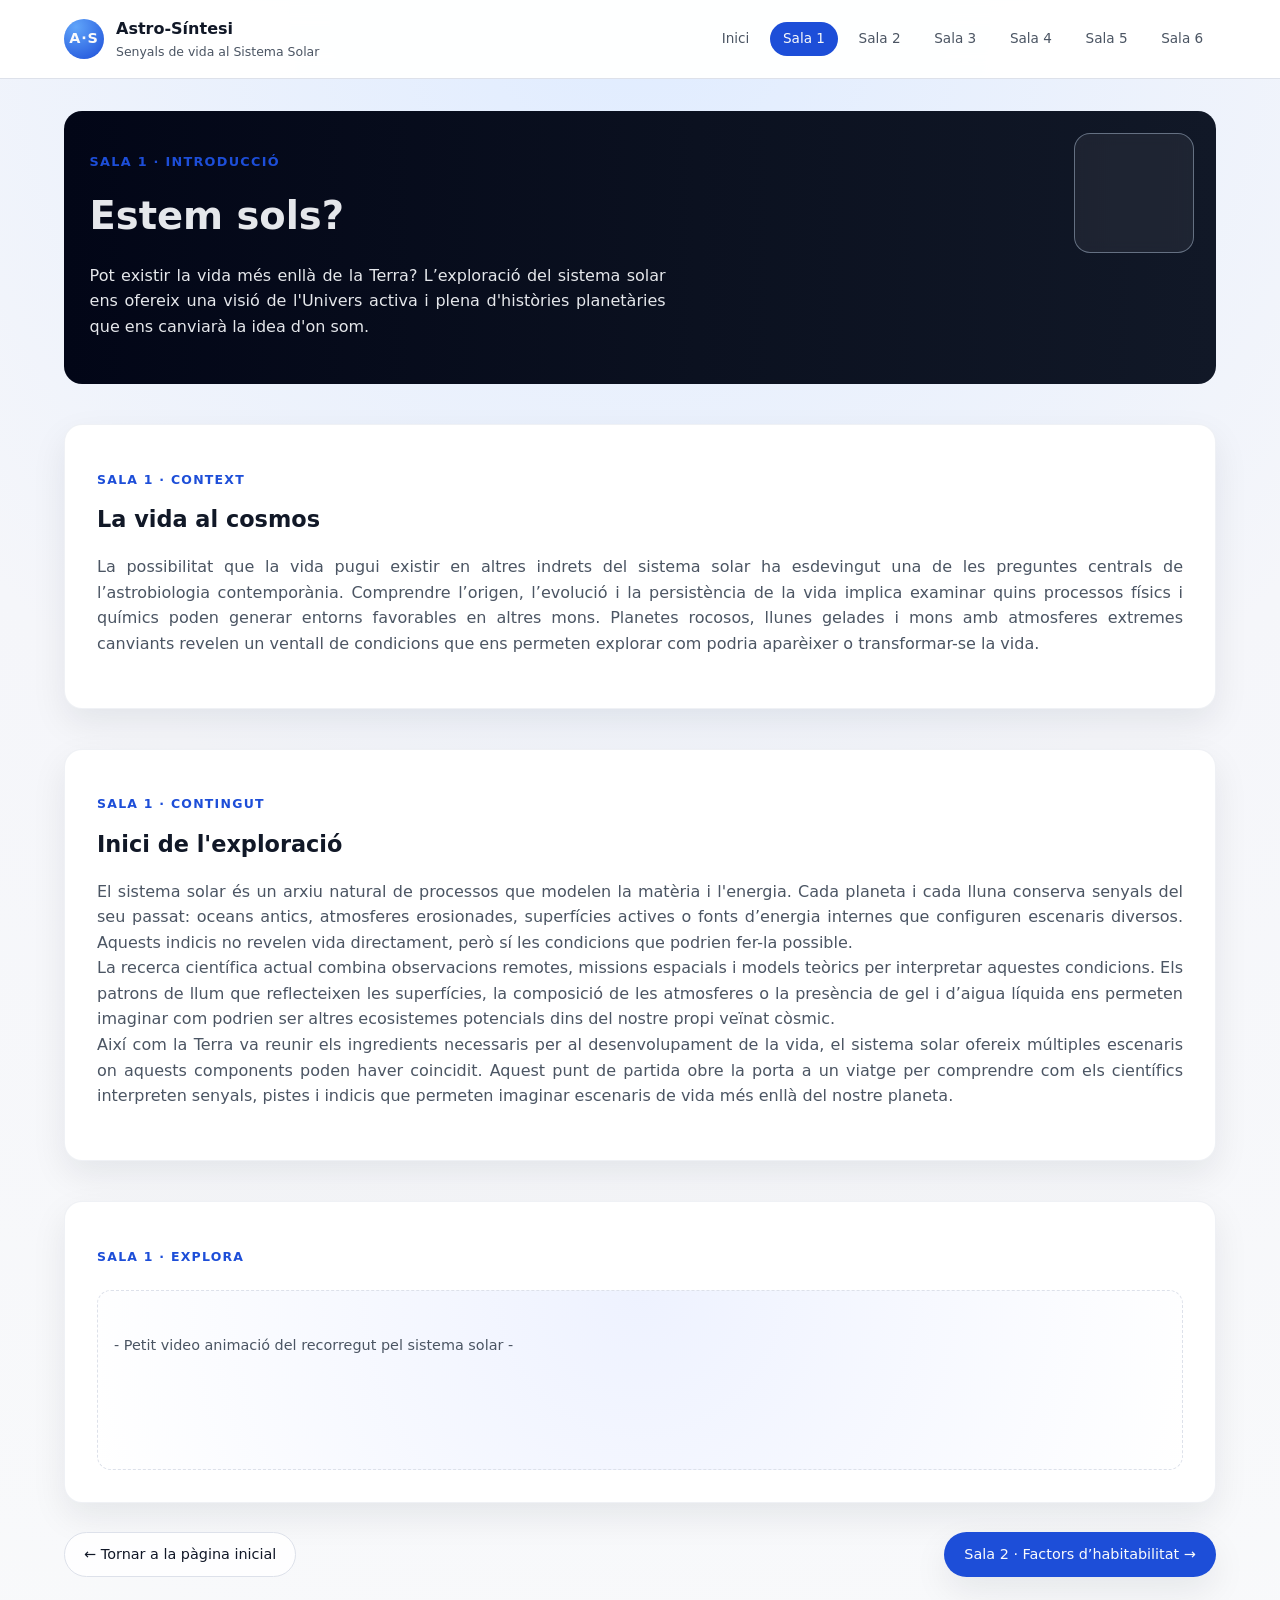
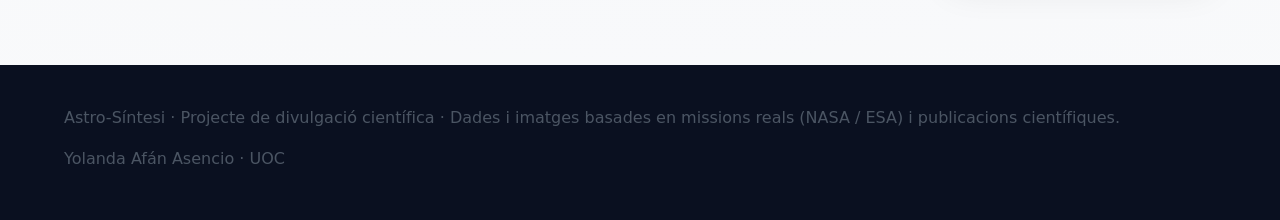
==== sala1_estem_sols.html @ 6f191c85 "Refactor estilos" ====
<!DOCTYPE html>
<html lang="ca">
<head>
    <meta charset="UTF-8" />
    <meta name="viewport" content="width=device-width, initial-scale=1" />
    <title>Astro-Síntesi | Sala 1 – Estem sols?</title>
    <meta
            name="description"
            content="Sala 2 de l'exposició Astro-Síntesi:
            introducció a la recerca de vida en el Sistema Solar."
    />
    <!-- ESTILS -->
    <link rel="stylesheet" href="css/styles.css" />
    <link rel="stylesheet" href="css/salas_base.css" />

    <!-- JS -->
    <script defer src="js/main.js"></script>
</head>

<body class="body-sala1">
    <!-- NAV -->
    <header class="site-header">
        <div class="logo-block">
            <span class="logo-mark">A⋅S</span>
            <div class="logo-text">
                <span class="logo-title">Astro-Síntesi</span>
                <span class="logo-subtitle">Senyals de vida al Sistema Solar</span>
            </div>
        </div>
        <nav class="main-nav">
            <a href="index.html" class="nav-link">Inici</a>
            <a href="sala1_estem_sols.html" class="nav-link nav-link--active">Sala 1</a>
            <a href="sala2_factors_habitabilitat.html" class="nav-link">Sala 2</a>
            <a href="sala3_galeria_mons.html" class="nav-link">Sala 3</a>
            <a href="sala4_laboratori_dades.html" class="nav-link">Sala 4</a>
            <a href="sala5_immersio.html" class="nav-link">Sala 5</a>
            <a href="sala6_reflexions.html" class="nav-link">Sala 6</a>
        </nav>
    </header>

    <!-- MAIN sala 1-->
    <main class="page">
        <!-- HEAD -->
        <section class="hero hero-sala">
            <!-- Slot per a una imatge genèrica de la sala -->
            <div class="hero-image-slot"></div>

            <div class="hero-text hero-text-sala">
                <p class="hero-kicker">Sala 1 · Introducció</p>
                <h1>Estem sols?</h1>
                <p class="hero-lead">
                    Pot existir la vida més enllà de la Terra? L’exploració
                    del sistema solar ens ofereix una visió de l'Univers activa i plena d'històries planetàries
                    que ens canviarà la idea d'on som.
                </p>
            </div>
        </section>

        <!-- CONTEXT -->
        <section class="section sala-layout">
            <header class="sala-header">
                <p class="sala-kicker">Sala 1 · Context</p>
                <h2>La vida al cosmos</h2>
                <p>
                    La possibilitat que la vida pugui existir en altres indrets del sistema solar ha esdevingut una de
                    les preguntes centrals de l’astrobiologia contemporània. Comprendre l’origen, l’evolució i la
                    persistència de la vida implica examinar quins processos físics i químics poden generar entorns
                    favorables en altres mons. Planetes rocosos, llunes gelades i mons amb atmosferes extremes canviants
                    revelen un ventall de condicions que ens permeten explorar com podria aparèixer o transformar-se la
                    vida.
                </p>
            </header>
        </section>

        <!-- CONTINGUT -->
        <section class="section sala-layout">
            <header class="sala-header">
                <p class="sala-kicker">Sala 1 · Contingut</p>
                <h2>Inici de l'exploració</h2>
                <p>
                    El sistema solar és un arxiu natural de processos que modelen la matèria i l'energia. Cada planeta
                    i cada lluna conserva senyals del seu passat: oceans antics, atmosferes erosionades, superfícies
                    actives o fonts d’energia internes que configuren escenaris diversos. Aquests indicis no revelen
                    vida directament, però sí les condicions que podrien fer-la possible.<br>

                    La recerca científica actual combina observacions remotes, missions espacials i models teòrics per
                    interpretar aquestes condicions. Els patrons de llum que reflecteixen les superfícies, la composició
                    de les atmosferes o la presència de gel i d’aigua líquida ens permeten imaginar com podrien ser
                    altres ecosistemes potencials dins del nostre propi veïnat còsmic.<br>

                    Així com la Terra va reunir els ingredients necessaris per al desenvolupament de la vida, el sistema
                    solar ofereix múltiples escenaris on aquests components poden haver coincidit.
                    Aquest punt de partida obre la porta a un viatge per comprendre com els científics interpreten
                    senyals, pistes i indicis que permeten imaginar escenaris de vida més enllà del nostre planeta.
                </p>
            </header>
        </section>

        <!-- CONTINGUT GENERATIU-->
        <section class="section sala-layout">
            <p class="sala-header sala-kicker">Sala 1 · Explora</p>
            <div class="sala-main">
                <div class="sala-highlight">
                    <p class="sala-placeholder">
                        <br>- Petit video animació del recorregut pel sistema solar -
                    </p>
                </div>
            </div>
        </section>

        <!-- NAVEGACIÓ INFERIOR -->
        <div class="sala-nav">
            <a href="index.html" class="btn btn-outline sala-nav-btn">
                ← Tornar a la pàgina inicial
            </a>
            <a href="sala2_factors_habitabilitat.html" class="btn btn-primary sala-nav-btn">
                Sala 2 · Factors d’habitabilitat →
            </a>
        </div>


    </main>

    <!-- FOOTER -->
    <footer class="site-footer">
        <p>
            Astro-Síntesi · Projecte de divulgació científica ·
            Dades i imatges basades en missions reals (NASA / ESA) i publicacions científiques.
        </p>
        <p>
            Yolanda Afán Asencio · UOC
        </p>

    </footer>
</body>
</html>
---- css/styles.css ----
/* ============================================================================
   VARIABLES CSS - Configuración centralizada del tema
   ============================================================================ */
:root {
    /* Colores de fondo */
    --bg-main: #f5f6fa;
    --bg-section: #ffffff;
    --bg-header: #ffffff;
    --bg-footer: #0a1020;

    /* Bordes */
    --border-soft: #dde1ea;

    /* Colores de texto */
    --text-main: #111827;
    --text-muted: #4b5563;
    --text-contrast: #f9fafb;

    /* Colores de acento */
    --accent: #1d4ed8;
    --accent-soft: rgba(37, 99, 235, 0.12);

    /* Radios de borde */
    --radius-sm: 10px;
    --radius-md: 14px;
    --radius-lg: 18px;
    --radius-pill: 999px;

    /* Sombras */
    --shadow-soft: 0 14px 35px rgba(15, 23, 42, 0.08);

    /* Tipografía */
    --font-sans: system-ui, -apple-system, BlinkMacSystemFont, "Segoe UI", sans-serif;
    --font-size-xs: 0.75rem;
    --font-size-sm: 0.85rem;
    --font-size-base: 0.9rem;
    --font-size-md: 1rem;
    --font-size-lg: 1.3rem;

    /* Espaciado */
    --spacing-xs: 0.5rem;
    --spacing-sm: 0.75rem;
    --spacing-md: 1rem;
    --spacing-lg: 1.5rem;
    --spacing-xl: 2rem;
    --spacing-2xl: 2.5rem;
}


/* ============================================================================
   RESET Y BASE
   ============================================================================ */
*,
*::before,
*::after {
    box-sizing: border-box;
}

html,
body {
    margin: 0;
    padding: 0;
}

body {
    font-family: var(--font-sans);
    background: radial-gradient(circle at top, #e5edff 0, var(--bg-main) 40%, var(--bg-main) 100%);
    color: var(--text-main);
    line-height: 1.6;
}

img {
    max-width: 100%;
    height: auto;
    display: block;
}

p {
    font-size: var(--font-size-md);
    color: var(--text-muted);
    text-align: justify;
}


/* ============================================================================
   HEADER Y NAVEGACIÓN
   ============================================================================ */
.site-header {
    position: sticky;
    top: 0;
    z-index: 20;
    display: flex;
    align-items: center;
    justify-content: space-between;
    padding: var(--spacing-md) 5vw;
    background: rgba(255, 255, 255, 0.96);
    backdrop-filter: blur(12px);
    border-bottom: 1px solid var(--border-soft);
}

/* Logo */
.logo-block {
    display: flex;
    align-items: center;
    gap: var(--spacing-sm);
}

.logo-mark {
    display: inline-flex;
    align-items: center;
    justify-content: center;
    width: 2.5rem;
    height: 2.5rem;
    border-radius: var(--radius-pill);
    background: radial-gradient(circle at 30% 20%, #60a5fa, var(--accent));
    color: var(--text-contrast);
    font-weight: 700;
    font-size: var(--font-size-base);
    letter-spacing: 0.06em;
}

.logo-text {
    display: flex;
    flex-direction: column;
}

.logo-title {
    font-weight: 600;
    font-size: var(--font-size-md);
}

.logo-subtitle {
    font-size: 0.78rem;
    color: var(--text-muted);
}

/* Navegación */
.main-nav {
    display: flex;
    flex-wrap: wrap;
    gap: var(--spacing-xs);
}

.nav-link {
    font-size: var(--font-size-sm);
    text-decoration: none;
    color: var(--text-muted);
    padding: 0.4rem 0.8rem;
    border-radius: var(--radius-pill);
    transition: background 0.2s ease, color 0.2s ease;
}

.nav-link:hover {
    background: var(--accent-soft);
    color: var(--accent);
}

.nav-link--active {
    background: var(--accent);
    color: var(--text-contrast);
}


/* ============================================================================
   LAYOUT GENERAL
   ============================================================================ */
.page {
    padding: var(--spacing-xl) 5vw var(--spacing-2xl) 5vw;
    max-width: 1400px;
    margin: 0 auto;
}


/* ============================================================================
   SECCIONES GENÉRICAS
   ============================================================================ */
.section {
    margin-top: var(--spacing-2xl);
    padding: 1.8rem 1.4rem;
    border-radius: var(--radius-lg);
    background: var(--bg-section);
    box-shadow: var(--shadow-soft);
    border: 1px solid rgba(148, 163, 184, 0.15);
}

.section-header h2 {
    margin-top: 0;
    margin-bottom: var(--spacing-xs);
    font-size: var(--font-size-lg);
}

.section-header p {
    margin: 0;
    color: var(--text-muted);
    max-width: 100%;
}


/* ============================================================================
   HERO (PORTADA)
   ============================================================================ */
.hero {
    display: grid;
    grid-template-columns: minmax(0, 1.4fr) minmax(0, 1fr);
    gap: var(--spacing-2xl);
    align-items: center;
    padding: var(--spacing-xl) var(--spacing-md) var(--spacing-2xl);
}

.hero-text h1 {
    font-size: clamp(2rem, 3vw, 2.6rem);
    margin: 0.25rem 0 var(--spacing-sm);
}

.hero-kicker {
    font-size: 0.8rem;
    letter-spacing: 0.1em;
    text-transform: uppercase;
    color: var(--accent);
    font-weight: 600;
}

.hero-lead {
    font-size: var(--font-size-md);
    color: var(--text-muted);
    max-width: 36rem;
    text-align: justify;
}

/* Texto colapsable */
.paragraph--collapsible .more-text {
    display: none;
}

.paragraph--collapsible.is-expanded .more-text {
    display: inline;
}

.btn.read-more-toggle {
    margin-left: 0.3rem;
    padding: 0 0.2rem;
    border: none;
    color: var(--accent);
    font: inherit;
    border-radius: var(--radius-sm);
}

.read-more-toggle:hover {
    text-decoration: none;
}

.hero-actions {
    margin-top: var(--spacing-lg);
    display: flex;
    flex-wrap: wrap;
    gap: var(--spacing-sm);
}


/* ============================================================================
   BOTONES
   ============================================================================ */
.btn {
    display: inline-flex;
    align-items: center;
    justify-content: center;
    padding: 0.6rem 1.2rem;
    border-radius: var(--radius-pill);
    font-size: var(--font-size-base);
    text-decoration: none;
    border: 1px solid transparent;
    cursor: pointer;
    white-space: nowrap;
    transition: all 0.2s ease;
}

.btn-primary {
    background: var(--accent);
    color: var(--text-contrast);
    box-shadow: var(--shadow-soft);
}

.btn-primary:hover {
    filter: brightness(1.05);
}

.btn-outline {
    border-color: var(--border-soft);
    background: rgba(255, 255, 255, 0.9);
    color: var(--text-main);
}

.btn-outline:hover {
    border-color: var(--accent);
}


/* ============================================================================
   TARJETAS (CARDS)
   ============================================================================ */
.card {
    padding: var(--spacing-md) var(--spacing-md) 1.1rem;
    border-radius: var(--radius-md);
    border: 1px solid var(--border-soft);
    background: #ffffff;
}

.card h3 {
    margin-top: 0;
    margin-bottom: 0.45rem;
    font-size: var(--font-size-md);
}

.card p {
    margin: 0;
    font-size: var(--font-size-base);
    color: var(--text-muted);
}


/* ============================================================================
   SECCIÓN DE CONTEXTO (PORTADA)
   ============================================================================ */
.section-context .context-grid {
    margin-top: var(--spacing-lg);
    display: grid;
    grid-template-columns: repeat(auto-fit, minmax(220px, 1fr));
    gap: var(--spacing-md);
}


/* ============================================================================
   SECCIÓN DE RECORRIDO DE SALAS (PORTADA)
   ============================================================================ */
.section-route .route-list,
.section-route-sala .route-list {
    list-style: none;
    margin: var(--spacing-lg) 0 0 0;
    padding: 0;
    display: grid;
    gap: var(--spacing-md);
}

.section-route .route-list {
    grid-template-columns: repeat(auto-fit, minmax(230px, 1fr));
}

.section-route-sala .route-list {
    padding: 5px;
    grid-template-columns: repeat(auto-fit, minmax(300px, 1fr));
}

.route-item {
    position: relative;
    padding: var(--spacing-md) var(--spacing-md) 1.2rem;
    border-radius: var(--radius-md);
    border: 1px solid var(--border-soft);
    background: linear-gradient(135deg, #ffffff, #eef2ff);
}

.route-label {
    display: inline-flex;
    padding: 0.1rem 0.7rem;
    border-radius: var(--radius-pill);
    background: var(--accent-soft);
    color: var(--accent);
    font-size: var(--font-size-xs);
    font-weight: 600;
    text-transform: uppercase;
    letter-spacing: 0.08em;
}

.route-item h3 {
    margin: 0.4rem 0;
    font-size: var(--font-size-md);
}

.route-item p {
    margin: 0;
    font-size: var(--font-size-base);
    color: var(--text-muted);
}

.route-link {
    display: inline-block;
    margin-top: var(--spacing-sm);
    font-size: var(--font-size-sm);
    text-decoration: none;
    color: var(--accent);
}


/* ============================================================================
   CRÉDITOS (PORTADA)
   ============================================================================ */
.section-credits {
    text-align: left;
}

.credits-text {
    margin-top: var(--spacing-md);
    font-size: var(--font-size-base);
    color: var(--text-muted);
}


/* ============================================================================
   FOOTER
   ============================================================================ */
.site-footer {
    margin-top: 3rem;
    padding: var(--spacing-lg) 5vw var(--spacing-xl);
    background: var(--bg-footer);
    color: var(--text-contrast);
    font-size: 0.8rem;
    text-align: center;
}


/* ============================================================================
   RESPONSIVE
   ============================================================================ */
@media (max-width: 768px) {
    .site-header {
        flex-direction: column;
        align-items: flex-start;
        gap: var(--spacing-sm);
    }

    .hero {
        grid-template-columns: 1fr;
    }

    .page {
        padding-top: var(--spacing-lg);
    }
}
---- css/salas_base.css ----
/* ============================================================================
   ESTILOS BASE PARA SALAS DE ASTRO-SÍNTESI
   - Layout general de las salas
   - Hero compartido por sala
   - Contenido generativo
   - Navegación inferior
   - Temas de color específicos por sala (1-6)
   ============================================================================ */


/* ============================================================================
   VARIABLES DE SALA - Colores temáticos
   ============================================================================ */
:root {
    /* Dimensiones comunes */
    --hero-image-size: 120px;
    --sala-image-size: 120px;
    --sala-image-spacing: 160px;
}


/* ============================================================================
   HERO DE SALA (COMPARTIDO)
   ============================================================================ */
.hero.hero-sala {
    display: block;
}

.hero-sala {
    position: relative;
    border-radius: var(--radius-lg);
    margin-bottom: var(--spacing-lg);
    padding: 1.8rem 1.6rem;
    overflow: hidden;
}

.hero-text-sala {
    max-width: 40rem;
    margin-right: 9rem;
}

.hero-image-slot {
    position: absolute;
    top: 1.4rem;
    right: 1.4rem;
    width: var(--hero-image-size);
    height: var(--hero-image-size);
    border-radius: 16px;
    border: 1px solid rgba(148, 163, 184, 0.6);
    background: rgba(255, 255, 255, 0.06);
    backdrop-filter: blur(6px);
}


/* ============================================================================
   LAYOUT DE SECCIONES DE CADA SALA
   ============================================================================ */
.sala-layout {
    margin-top: var(--spacing-2xl);
    padding: var(--spacing-xl);
}

.sala-header {
    margin-bottom: 1.2rem;
}

.sala-kicker {
    font-size: 0.78rem;
    letter-spacing: 0.1em;
    text-transform: uppercase;
    color: var(--accent);
    font-weight: 600;
}

.sala-header h1,
.sala-header h2 {
    margin: 0.3rem 0 0.7rem;
    font-size: 1.4rem;
}

.sala-intro {
    margin: 0;
    max-width: 40rem;
    color: var(--text-muted);
    font-size: 0.95rem;
}

.sala-main {
    margin-top: var(--spacing-lg);
}


/* ============================================================================
   CONTENIDO GENERATIVO (COMÚN)
   ============================================================================ */
.sala-highlight {
    min-height: 180px;
    border-radius: var(--radius-md);
    border: 1px dashed var(--border-soft);
    position: relative;
    padding: 1.2rem var(--spacing-md);
    padding-right: var(--sala-image-spacing);
    background: radial-gradient(circle at top, #eef2ff, #ffffff);
}

.sala-image-slot {
    position: absolute;
    top: var(--spacing-md);
    right: var(--spacing-md);
    width: var(--sala-image-size);
    height: var(--sala-image-size);
    background: rgba(255, 255, 255, 0.5);
    border: 1px solid var(--border-soft);
    border-radius: 12px;
    backdrop-filter: blur(6px);
}

.sala-placeholder {
    margin: 0;
    font-size: var(--font-size-base);
    color: var(--text-muted);
    text-align: left;
    max-width: 100%;
}


/* ============================================================================
   NAVEGACIÓN INFERIOR DE SALA
   ============================================================================ */
.sala-nav {
    margin-top: 1.8rem;
    display: flex;
    flex-wrap: wrap;
    gap: var(--spacing-sm);
    justify-content: space-between;
}


/* ============================================================================
   TEMAS POR CADA SALA (1-6)
   Sistema mejorado: reduce repetición con clases base y modificadores
   ============================================================================ */

/* Base común para todos los heros de sala */
.hero-sala {
    color: #e5e7eb;
}

.hero-sala .hero-lead {
    color: #e5e7eb;
}

/* ─────────────────────────────────────────────────────────────────────────
   SALA 1 - Azul oscuro
   ───────────────────────────────────────────────────────────────────────── */
.body-sala1 {
    background: radial-gradient(circle at top, #e0ecff 0, var(--bg-main) 45%, #f9fafb 100%);
}

.body-sala1 .hero-sala {
    background: linear-gradient(90deg, #020617, #0b1120 55%, #111827);
}

/* ─────────────────────────────────────────────────────────────────────────
   SALA 2 - Verde esmeralda
   ───────────────────────────────────────────────────────────────────────── */
.body-sala2 {
    background: radial-gradient(circle at top, #dcfce7 0, #ecfeff 35%, var(--bg-main) 70%, #f9fafb 100%);
}

.body-sala2 .hero-sala {
    background: linear-gradient(90deg, #022c22, #064e3b 55%, #0f766e);
}

.body-sala2 .sala-highlight {
    background: radial-gradient(circle at top, #ecfeff, #ffffff);
}

/* ─────────────────────────────────────────────────────────────────────────
   SALA 3 - Índigo/Púrpura
   ───────────────────────────────────────────────────────────────────────── */
.body-sala3 {
    background: radial-gradient(circle at top, #e0e7ff 0, #f5f3ff 35%, var(--bg-main) 70%, #f9fafb 100%);
}

.body-sala3 .hero-sala {
    background: linear-gradient(90deg, #111827, #1f2937 55%, #312e81);
}

.body-sala3 .sala-highlight {
    background: radial-gradient(circle at top, #e0f2fe, #ffffff);
}

/* ─────────────────────────────────────────────────────────────────────────
   SALA 4 - Amarillo/Dorado
   ───────────────────────────────────────────────────────────────────────── */
.body-sala4 {
    background: radial-gradient(circle at top, #fef9c3 0, #fffbeb 35%, var(--bg-main) 70%, #f9fafb 100%);
}

.body-sala4 .hero-sala {
    background: linear-gradient(90deg, #0f172a, #1e293b 55%, #854d0e);
}

.body-sala4 .sala-highlight {
    background: radial-gradient(circle at top, #fef9c3, #ffffff);
}

/* ─────────────────────────────────────────────────────────────────────────
   SALA 5 - Oscuro completo (modo nocturno)
   ───────────────────────────────────────────────────────────────────────── */
.body-sala5 {
    background: radial-gradient(circle at top, #0b1120 0, #020617 40%, #020617 100%);
}

.body-sala5 .hero-sala {
    background: radial-gradient(circle at top left, var(--accent), #0f172a 55%, #020617);
}

.body-sala5 .sala-highlight {
    background: radial-gradient(circle at top, #020617, #0b1120);
}

.body-sala5 .sala-placeholder {
    color: #e5e7eb;
}

/* ─────────────────────────────────────────────────────────────────────────
   SALA 6 - Rojo/Naranja
   ───────────────────────────────────────────────────────────────────────── */
.body-sala6 {
    background: radial-gradient(circle at top, #fee2e2 0, #fffbeb 35%, var(--bg-main) 70%, #f9fafb 100%);
}

.body-sala6 .hero-sala {
    background: linear-gradient(90deg, #7f1d1d, #7c2d12 55%, #1f2937);
    color: #fef2f2;
}

.body-sala6 .hero-sala .hero-lead {
    color: #fee2e2;
}

.body-sala6 .sala-highlight {
    background: radial-gradient(circle at top, #fffbeb, #ffffff);
}


/* ============================================================================
   RESPONSIVE
   ============================================================================ */
@media (max-width: 768px) {
    .sala-nav {
        justify-content: center;
    }

    .hero-text-sala {
        margin-right: 0;
    }

    .hero-image-slot {
        position: static;
        margin-top: var(--spacing-lg);
        margin-left: auto;
        margin-right: auto;
    }

    .sala-highlight {
        padding-right: var(--spacing-md);
    }

    .sala-image-slot {
        position: static;
        margin: var(--spacing-lg) auto 0;
    }
}
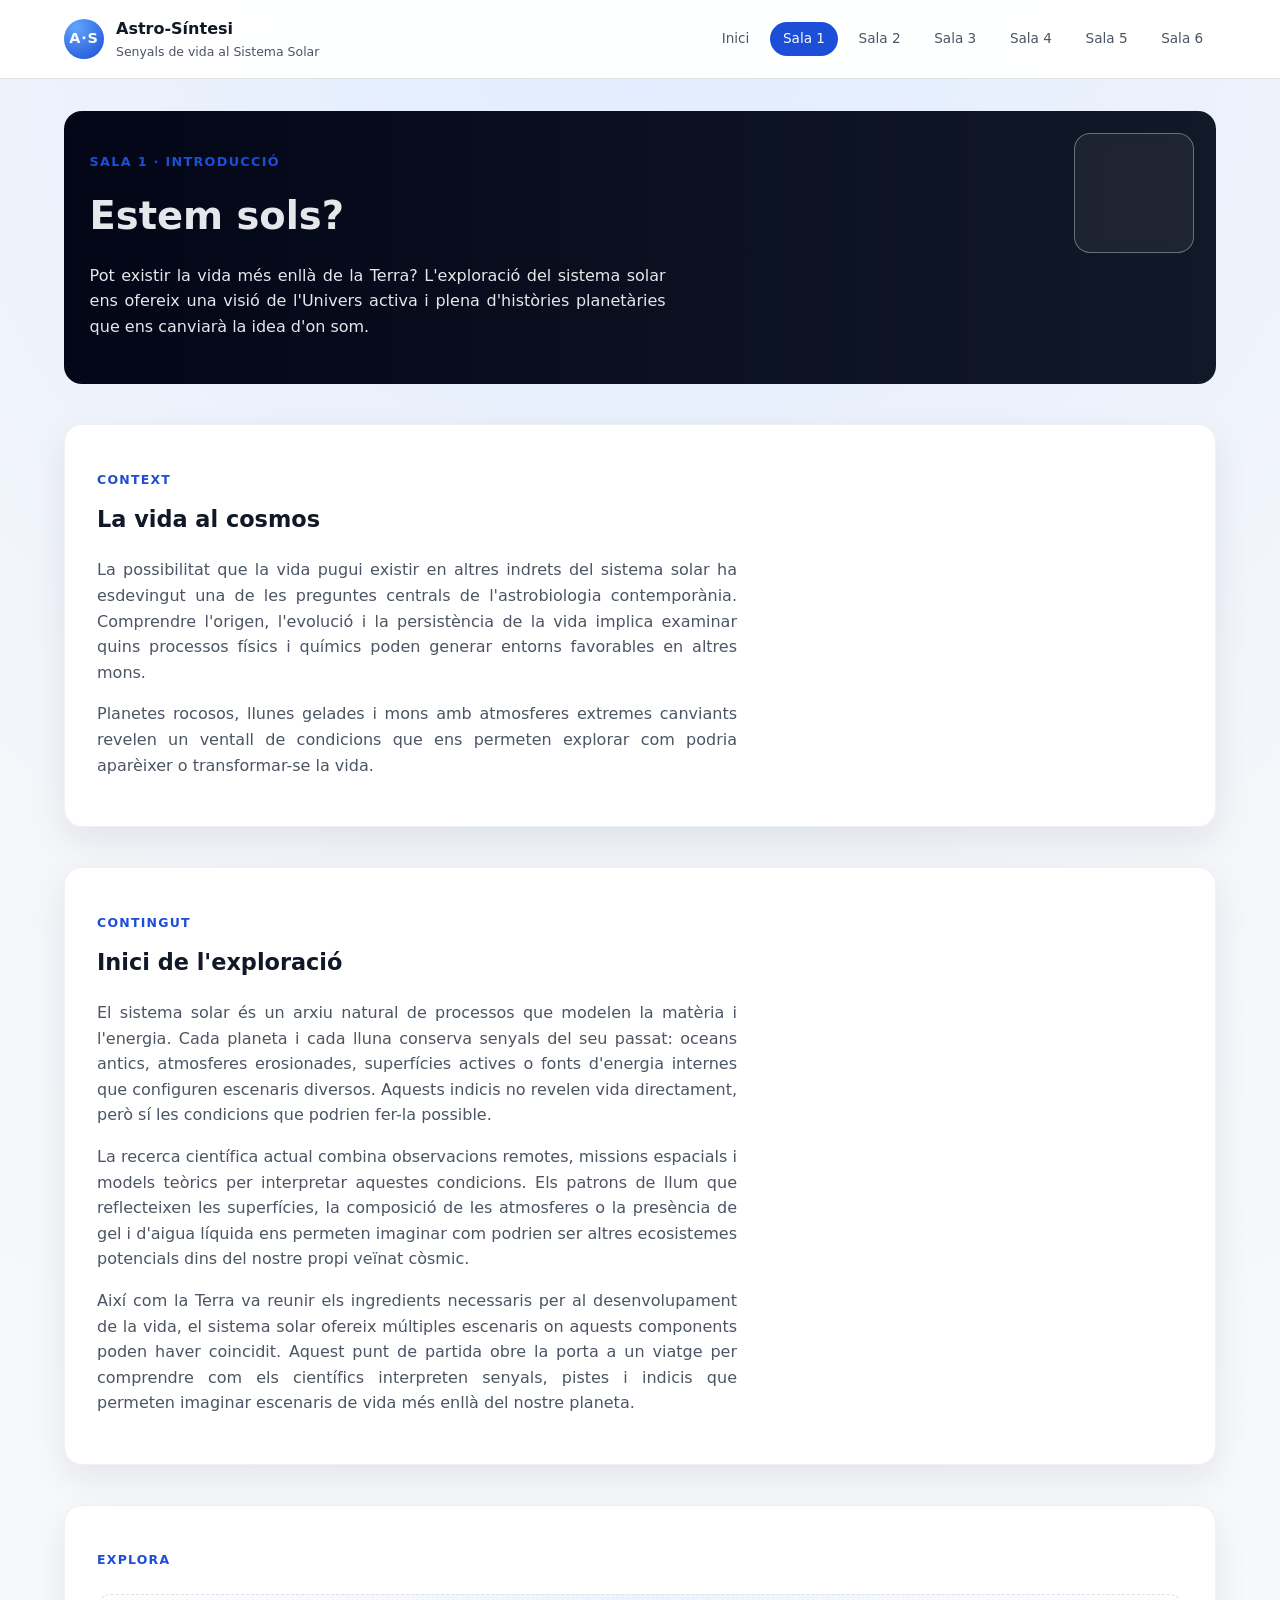
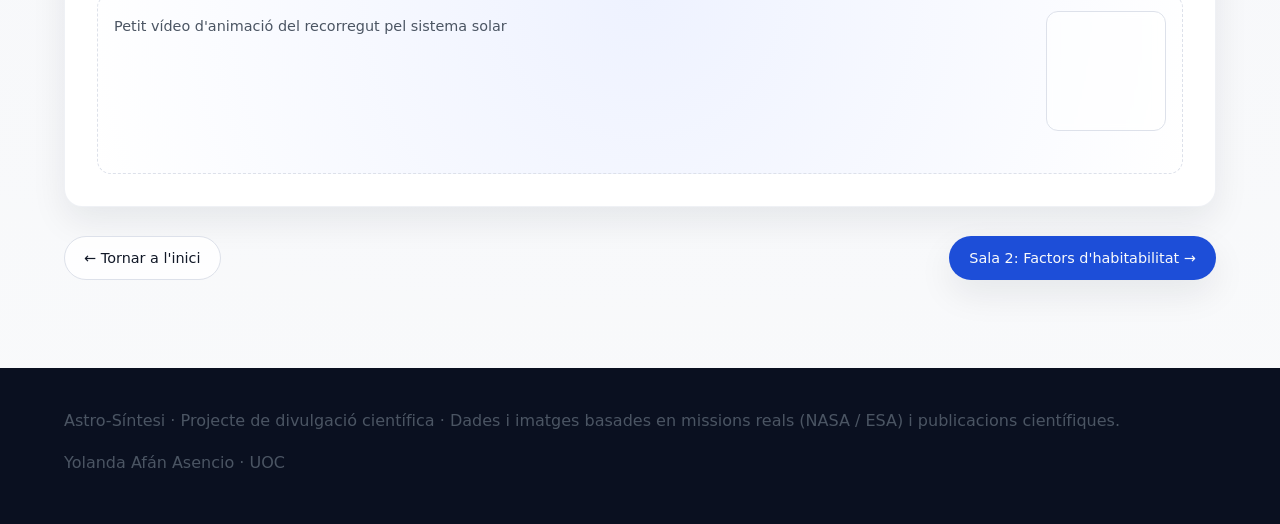
==== commit 76220b53: "Refactor web v1" ====
--- a/sala1_estem_sols.html
+++ b/sala1_estem_sols.html
@@ -3,136 +3,137 @@
 <head>
     <meta charset="UTF-8" />
     <meta name="viewport" content="width=device-width, initial-scale=1" />
-    <title>Astro-Síntesi | Sala 1 – Estem sols?</title>
+    <title>Sala 1 – Estem sols? | Astro-Síntesi</title>
     <meta
             name="description"
-            content="Sala 2 de l'exposició Astro-Síntesi:
-            introducció a la recerca de vida en el Sistema Solar."
+            content="Sala 1 de l'exposició Astro-Síntesi: introducció a la recerca de vida en el Sistema Solar."
     />
-    <!-- ESTILS -->
+
+    <!-- Estilos -->
     <link rel="stylesheet" href="css/styles.css" />
     <link rel="stylesheet" href="css/salas_base.css" />
 
-    <!-- JS -->
+    <!-- JavaScript -->
     <script defer src="js/main.js"></script>
 </head>
 
 <body class="body-sala1">
-    <!-- NAV -->
-    <header class="site-header">
-        <div class="logo-block">
-            <span class="logo-mark">A⋅S</span>
-            <div class="logo-text">
-                <span class="logo-title">Astro-Síntesi</span>
-                <span class="logo-subtitle">Senyals de vida al Sistema Solar</span>
+<!-- ============================================
+     HEADER - Navegación principal
+     ============================================ -->
+<header class="site-header">
+    <div class="logo-block">
+        <span class="logo-mark">A⋅S</span>
+        <div class="logo-text">
+            <span class="logo-title">Astro-Síntesi</span>
+            <span class="logo-subtitle">Senyals de vida al Sistema Solar</span>
+        </div>
+    </div>
+
+    <nav class="main-nav" aria-label="Navegació principal">
+        <a href="index.html" class="nav-link">Inici</a>
+        <a href="sala1_estem_sols.html" class="nav-link nav-link--active">Sala 1</a>
+        <a href="sala2_factors_habitabilitat.html" class="nav-link">Sala 2</a>
+        <a href="sala3_galeria_mons.html" class="nav-link">Sala 3</a>
+        <a href="sala4_laboratori_dades.html" class="nav-link">Sala 4</a>
+        <a href="sala5_immersio.html" class="nav-link">Sala 5</a>
+        <a href="sala6_reflexions.html" class="nav-link">Sala 6</a>
+    </nav>
+</header>
+
+<!-- ============================================
+     CONTENIDO PRINCIPAL - SALA 1
+     ============================================ -->
+<main class="page">
+
+    <!-- Hero de sala -->
+    <section class="hero hero-sala">
+        <div class="hero-image-slot" role="img" aria-label="Imatge representativa de la Sala 1"></div>
+
+        <div class="hero-text hero-text-sala">
+            <p class="hero-kicker">Sala 1 · Introducció</p>
+            <h1>Estem sols?</h1>
+            <p class="hero-lead">
+                Pot existir la vida més enllà de la Terra? L'exploració del sistema solar ens ofereix una visió de l'Univers activa i plena d'històries planetàries que ens canviarà la idea d'on som.
+            </p>
+        </div>
+    </section>
+
+    <!-- Context -->
+    <section class="section sala-layout">
+        <header class="sala-header">
+            <p class="sala-kicker">Context</p>
+            <h2>La vida al cosmos</h2>
+        </header>
+
+        <div class="sala-intro">
+            <p>
+                La possibilitat que la vida pugui existir en altres indrets del sistema solar ha esdevingut una de les preguntes centrals de l'astrobiologia contemporània. Comprendre l'origen, l'evolució i la persistència de la vida implica examinar quins processos físics i químics poden generar entorns favorables en altres mons.
+            </p>
+            <p>
+                Planetes rocosos, llunes gelades i mons amb atmosferes extremes canviants revelen un ventall de condicions que ens permeten explorar com podria aparèixer o transformar-se la vida.
+            </p>
+        </div>
+    </section>
+
+    <!-- Contingut principal -->
+    <section class="section sala-layout">
+        <header class="sala-header">
+            <p class="sala-kicker">Contingut</p>
+            <h2>Inici de l'exploració</h2>
+        </header>
+
+        <div class="sala-intro">
+            <p>
+                El sistema solar és un arxiu natural de processos que modelen la matèria i l'energia. Cada planeta i cada lluna conserva senyals del seu passat: oceans antics, atmosferes erosionades, superfícies actives o fonts d'energia internes que configuren escenaris diversos. Aquests indicis no revelen vida directament, però sí les condicions que podrien fer-la possible.
+            </p>
+            <p>
+                La recerca científica actual combina observacions remotes, missions espacials i models teòrics per interpretar aquestes condicions. Els patrons de llum que reflecteixen les superfícies, la composició de les atmosferes o la presència de gel i d'aigua líquida ens permeten imaginar com podrien ser altres ecosistemes potencials dins del nostre propi veïnat còsmic.
+            </p>
+            <p>
+                Així com la Terra va reunir els ingredients necessaris per al desenvolupament de la vida, el sistema solar ofereix múltiples escenaris on aquests components poden haver coincidit. Aquest punt de partida obre la porta a un viatge per comprendre com els científics interpreten senyals, pistes i indicis que permeten imaginar escenaris de vida més enllà del nostre planeta.
+            </p>
+        </div>
+    </section>
+
+    <!-- Contingut interactiu / generatiu -->
+    <section class="section sala-layout">
+        <header class="sala-header">
+            <p class="sala-kicker">Explora</p>
+        </header>
+
+        <div class="sala-main">
+            <div class="sala-highlight">
+                <div class="sala-image-slot" role="img" aria-label="Espai reservat per a contingut multimèdia"></div>
+                <p class="sala-placeholder">
+                    Petit vídeo d'animació del recorregut pel sistema solar
+                </p>
             </div>
         </div>
-        <nav class="main-nav">
-            <a href="index.html" class="nav-link">Inici</a>
-            <a href="sala1_estem_sols.html" class="nav-link nav-link--active">Sala 1</a>
-            <a href="sala2_factors_habitabilitat.html" class="nav-link">Sala 2</a>
-            <a href="sala3_galeria_mons.html" class="nav-link">Sala 3</a>
-            <a href="sala4_laboratori_dades.html" class="nav-link">Sala 4</a>
-            <a href="sala5_immersio.html" class="nav-link">Sala 5</a>
-            <a href="sala6_reflexions.html" class="nav-link">Sala 6</a>
-        </nav>
-    </header>
+    </section>
 
-    <!-- MAIN sala 1-->
-    <main class="page">
-        <!-- HEAD -->
-        <section class="hero hero-sala">
-            <!-- Slot per a una imatge genèrica de la sala -->
-            <div class="hero-image-slot"></div>
+    <!-- Navegació entre salas -->
+    <nav class="sala-nav" aria-label="Navegació entre sales">
+        <a href="index.html" class="btn btn-outline sala-nav-btn">
+            ← Tornar a l'inici
+        </a>
+        <a href="sala2_factors_habitabilitat.html" class="btn btn-primary sala-nav-btn">
+            Sala 2: Factors d'habitabilitat →
+        </a>
+    </nav>
 
-            <div class="hero-text hero-text-sala">
-                <p class="hero-kicker">Sala 1 · Introducció</p>
-                <h1>Estem sols?</h1>
-                <p class="hero-lead">
-                    Pot existir la vida més enllà de la Terra? L’exploració
-                    del sistema solar ens ofereix una visió de l'Univers activa i plena d'històries planetàries
-                    que ens canviarà la idea d'on som.
-                </p>
-            </div>
-        </section>
+</main>
 
-        <!-- CONTEXT -->
-        <section class="section sala-layout">
-            <header class="sala-header">
-                <p class="sala-kicker">Sala 1 · Context</p>
-                <h2>La vida al cosmos</h2>
-                <p>
-                    La possibilitat que la vida pugui existir en altres indrets del sistema solar ha esdevingut una de
-                    les preguntes centrals de l’astrobiologia contemporània. Comprendre l’origen, l’evolució i la
-                    persistència de la vida implica examinar quins processos físics i químics poden generar entorns
-                    favorables en altres mons. Planetes rocosos, llunes gelades i mons amb atmosferes extremes canviants
-                    revelen un ventall de condicions que ens permeten explorar com podria aparèixer o transformar-se la
-                    vida.
-                </p>
-            </header>
-        </section>
-
-        <!-- CONTINGUT -->
-        <section class="section sala-layout">
-            <header class="sala-header">
-                <p class="sala-kicker">Sala 1 · Contingut</p>
-                <h2>Inici de l'exploració</h2>
-                <p>
-                    El sistema solar és un arxiu natural de processos que modelen la matèria i l'energia. Cada planeta
-                    i cada lluna conserva senyals del seu passat: oceans antics, atmosferes erosionades, superfícies
-                    actives o fonts d’energia internes que configuren escenaris diversos. Aquests indicis no revelen
-                    vida directament, però sí les condicions que podrien fer-la possible.<br>
-
-                    La recerca científica actual combina observacions remotes, missions espacials i models teòrics per
-                    interpretar aquestes condicions. Els patrons de llum que reflecteixen les superfícies, la composició
-                    de les atmosferes o la presència de gel i d’aigua líquida ens permeten imaginar com podrien ser
-                    altres ecosistemes potencials dins del nostre propi veïnat còsmic.<br>
-
-                    Així com la Terra va reunir els ingredients necessaris per al desenvolupament de la vida, el sistema
-                    solar ofereix múltiples escenaris on aquests components poden haver coincidit.
-                    Aquest punt de partida obre la porta a un viatge per comprendre com els científics interpreten
-                    senyals, pistes i indicis que permeten imaginar escenaris de vida més enllà del nostre planeta.
-                </p>
-            </header>
-        </section>
-
-        <!-- CONTINGUT GENERATIU-->
-        <section class="section sala-layout">
-            <p class="sala-header sala-kicker">Sala 1 · Explora</p>
-            <div class="sala-main">
-                <div class="sala-highlight">
-                    <p class="sala-placeholder">
-                        <br>- Petit video animació del recorregut pel sistema solar -
-                    </p>
-                </div>
-            </div>
-        </section>
-
-        <!-- NAVEGACIÓ INFERIOR -->
-        <div class="sala-nav">
-            <a href="index.html" class="btn btn-outline sala-nav-btn">
-                ← Tornar a la pàgina inicial
-            </a>
-            <a href="sala2_factors_habitabilitat.html" class="btn btn-primary sala-nav-btn">
-                Sala 2 · Factors d’habitabilitat →
-            </a>
-        </div>
-
-
-    </main>
-
-    <!-- FOOTER -->
-    <footer class="site-footer">
-        <p>
-            Astro-Síntesi · Projecte de divulgació científica ·
-            Dades i imatges basades en missions reals (NASA / ESA) i publicacions científiques.
-        </p>
-        <p>
-            Yolanda Afán Asencio · UOC
-        </p>
-
-    </footer>
+<!-- ============================================
+     FOOTER
+     ============================================ -->
+<footer class="site-footer">
+    <p>
+        Astro-Síntesi · Projecte de divulgació científica · Dades i imatges basades en missions reals (NASA / ESA) i publicacions científiques.
+    </p>
+    <p>
+        Yolanda Afán Asencio · UOC
+    </p>
+</footer>
 </body>
-</html>
-
-
+</html>
--- a/css/styles.css
+++ b/css/styles.css
@@ -342,12 +342,11 @@
 }
 
 .section-route .route-list {
-    grid-template-columns: repeat(auto-fit, minmax(230px, 1fr));
+    grid-template-columns: repeat(auto-fit, minmax(280px, 1fr));
 }
 
 .section-route-sala .route-list {
-    padding: 5px;
-    grid-template-columns: repeat(auto-fit, minmax(300px, 1fr));
+    grid-template-columns: repeat(auto-fit, minmax(400px, 1fr));
 }
 
 .route-item {
@@ -389,6 +388,23 @@
     color: var(--accent);
 }
 
+/* Enlaces dentro de route-item */
+.route-item a {
+    color: var(--accent);
+    text-decoration: underline;
+    transition: color 0.2s ease;
+}
+
+.route-item a:hover {
+    color: #1e40af; /* Azul más oscuro */
+}
+
+/* Espaciado para la sección de recursos */
+.route-item p:has(strong) {
+    margin-top: var(--spacing-md);
+    padding-top: var(--spacing-sm);
+    border-top: 1px solid var(--border-soft);
+}
 
 /* ============================================================================
    CRÉDITOS (PORTADA)
--- a/css/salas_base.css
+++ b/css/salas_base.css
@@ -247,6 +247,75 @@
 
 
 /* ============================================================================
+   GALERIA DE MONS (SALA 3) - Layout especial con imagen a la derecha
+   ============================================================================ */
+.world-gallery {
+    margin-top: var(--spacing-xl);
+    display: flex;
+    flex-direction: column;
+    gap: var(--spacing-xl);
+}
+
+.world-item {
+    display: grid;
+    grid-template-columns: 2fr 1fr;
+    gap: var(--spacing-xl);
+    padding: var(--spacing-xl);
+    border-radius: var(--radius-lg);
+    border: 1px solid var(--border-soft);
+    background: linear-gradient(135deg, #ffffff, #f8fafc);
+    transition: transform 0.2s ease, box-shadow 0.2s ease;
+}
+
+.world-item:hover {
+    transform: translateY(-2px);
+    box-shadow: var(--shadow-soft);
+}
+
+.world-content h3 {
+    margin: var(--spacing-sm) 0 var(--spacing-md);
+    font-size: 1.2rem;
+    color: var(--text-main);
+}
+
+.world-content p {
+    margin-bottom: var(--spacing-md);
+}
+
+.world-content p:last-child {
+    margin-bottom: 0;
+}
+
+.world-content a {
+    color: var(--accent);
+    text-decoration: none;
+    transition: color 0.2s ease;
+}
+
+.world-content a:hover {
+    color: #1e40af;
+    text-decoration: underline;
+}
+
+.world-image {
+    min-height: 200px;
+    border-radius: var(--radius-md);
+    background: linear-gradient(135deg, #e0e7ff 0%, #f8fafc 100%);
+    border: 1px solid var(--border-soft);
+    display: flex;
+    align-items: center;
+    justify-content: center;
+}
+
+/* Placeholder visual para las imágenes */
+.world-image::after {
+    content: '🪐';
+    font-size: 3rem;
+    opacity: 0.3;
+}
+
+
+/* ============================================================================
    RESPONSIVE
    ============================================================================ */
 @media (max-width: 768px) {
@@ -273,4 +342,14 @@
         position: static;
         margin: var(--spacing-lg) auto 0;
     }
+
+    /* Galeria de mons en móvil */
+    .world-item {
+        grid-template-columns: 1fr;
+        gap: var(--spacing-lg);
+    }
+
+    .world-image {
+        min-height: 150px;
+    }
 }
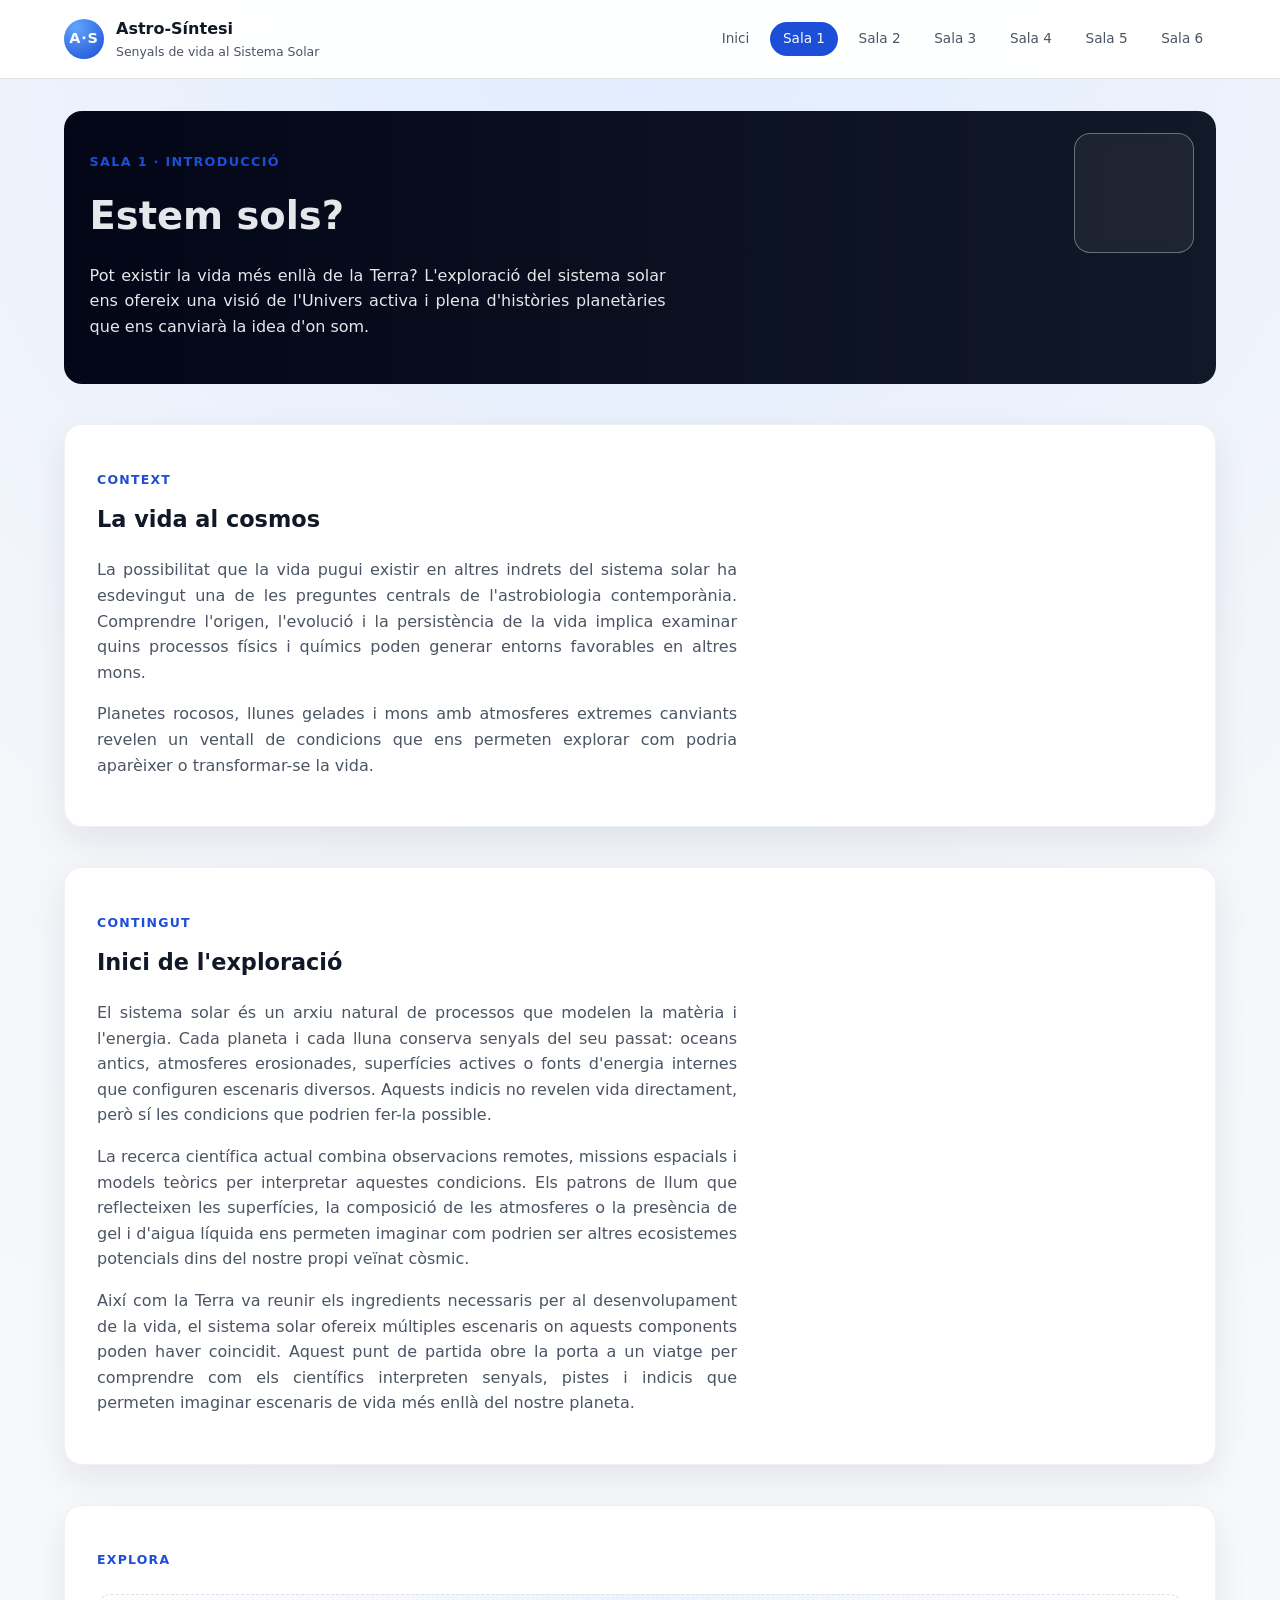
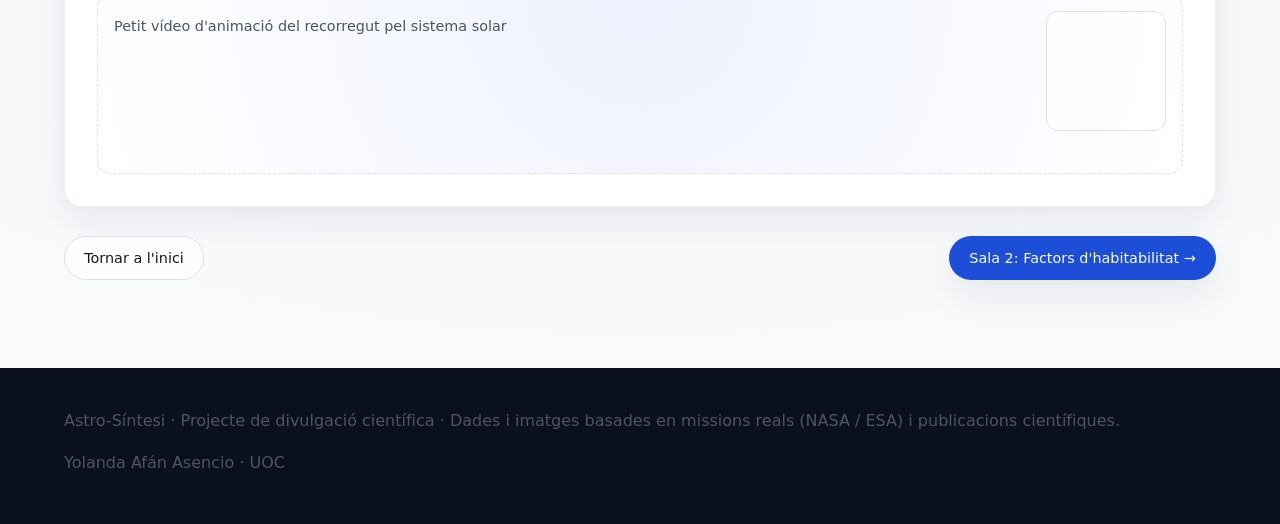
==== commit 11d1b4b6: "Refactor web con textos json" ====
--- a/sala1_estem_sols.html
+++ b/sala1_estem_sols.html
@@ -14,6 +14,7 @@
     <link rel="stylesheet" href="css/salas_base.css" />
 
     <!-- JavaScript -->
+    <script defer src="js/content-loader.js"></script>
     <script defer src="js/main.js"></script>
 </head>
 
@@ -51,62 +52,49 @@
         <div class="hero-image-slot" role="img" aria-label="Imatge representativa de la Sala 1"></div>
 
         <div class="hero-text hero-text-sala">
-            <p class="hero-kicker">Sala 1 · Introducció</p>
-            <h1>Estem sols?</h1>
-            <p class="hero-lead">
-                Pot existir la vida més enllà de la Terra? L'exploració del sistema solar ens ofereix una visió de l'Univers activa i plena d'històries planetàries que ens canviarà la idea d'on som.
+            <p class="hero-kicker" data-content="hero-kicker">Carregant...</p>
+            <h1 data-content="hero-title">Carregant...</h1>
+            <p class="hero-lead" data-content="hero-lead">
+                Carregant...
             </p>
         </div>
     </section>
 
     <!-- Context -->
-    <section class="section sala-layout">
+    <section class="section sala-layout" data-section="context">
         <header class="sala-header">
-            <p class="sala-kicker">Context</p>
-            <h2>La vida al cosmos</h2>
+            <p class="sala-kicker" data-content="kicker">Context</p>
+            <h2 data-content="title">Carregant...</h2>
         </header>
 
-        <div class="sala-intro">
-            <p>
-                La possibilitat que la vida pugui existir en altres indrets del sistema solar ha esdevingut una de les preguntes centrals de l'astrobiologia contemporània. Comprendre l'origen, l'evolució i la persistència de la vida implica examinar quins processos físics i químics poden generar entorns favorables en altres mons.
-            </p>
-            <p>
-                Planetes rocosos, llunes gelades i mons amb atmosferes extremes canviants revelen un ventall de condicions que ens permeten explorar com podria aparèixer o transformar-se la vida.
-            </p>
+        <div class="sala-intro" data-content="paragraphs">
+            <p>Carregant contingut...</p>
         </div>
     </section>
 
     <!-- Contingut principal -->
-    <section class="section sala-layout">
+    <section class="section sala-layout" data-section="main-content">
         <header class="sala-header">
-            <p class="sala-kicker">Contingut</p>
-            <h2>Inici de l'exploració</h2>
+            <p class="sala-kicker" data-content="kicker">Contingut</p>
+            <h2 data-content="title">Carregant...</h2>
         </header>
 
-        <div class="sala-intro">
-            <p>
-                El sistema solar és un arxiu natural de processos que modelen la matèria i l'energia. Cada planeta i cada lluna conserva senyals del seu passat: oceans antics, atmosferes erosionades, superfícies actives o fonts d'energia internes que configuren escenaris diversos. Aquests indicis no revelen vida directament, però sí les condicions que podrien fer-la possible.
-            </p>
-            <p>
-                La recerca científica actual combina observacions remotes, missions espacials i models teòrics per interpretar aquestes condicions. Els patrons de llum que reflecteixen les superfícies, la composició de les atmosferes o la presència de gel i d'aigua líquida ens permeten imaginar com podrien ser altres ecosistemes potencials dins del nostre propi veïnat còsmic.
-            </p>
-            <p>
-                Així com la Terra va reunir els ingredients necessaris per al desenvolupament de la vida, el sistema solar ofereix múltiples escenaris on aquests components poden haver coincidit. Aquest punt de partida obre la porta a un viatge per comprendre com els científics interpreten senyals, pistes i indicis que permeten imaginar escenaris de vida més enllà del nostre planeta.
-            </p>
+        <div class="sala-intro" data-content="paragraphs">
+            <p>Carregant contingut...</p>
         </div>
     </section>
 
     <!-- Contingut interactiu / generatiu -->
-    <section class="section sala-layout">
+    <section class="section sala-layout" data-section="explore">
         <header class="sala-header">
-            <p class="sala-kicker">Explora</p>
+            <p class="sala-kicker" data-content="kicker">Explora</p>
         </header>
 
         <div class="sala-main">
             <div class="sala-highlight">
                 <div class="sala-image-slot" role="img" aria-label="Espai reservat per a contingut multimèdia"></div>
-                <p class="sala-placeholder">
-                    Petit vídeo d'animació del recorregut pel sistema solar
+                <p class="sala-placeholder" data-content="placeholder">
+                    Carregant...
                 </p>
             </div>
         </div>
@@ -114,11 +102,11 @@
 
     <!-- Navegació entre salas -->
     <nav class="sala-nav" aria-label="Navegació entre sales">
-        <a href="index.html" class="btn btn-outline sala-nav-btn">
-            ← Tornar a l'inici
+        <a href="index.html" class="btn btn-outline sala-nav-btn" data-nav="home">
+            Tornar a l'inici
         </a>
-        <a href="sala2_factors_habitabilitat.html" class="btn btn-primary sala-nav-btn">
-            Sala 2: Factors d'habitabilitat →
+        <a href="sala2_factors_habitabilitat.html" class="btn btn-primary sala-nav-btn" data-nav="next">
+            Següent →
         </a>
     </nav>
 
@@ -135,5 +123,15 @@
         Yolanda Afán Asencio · UOC
     </p>
 </footer>
+
+<!-- ============================================
+     INICIALIZACIÓN DEL CONTENIDO
+     ============================================ -->
+<script>
+    document.addEventListener('DOMContentLoaded', () => {
+        const loader = new ContentLoader();
+        loader.init('sala1');
+    });
+</script>
 </body>
 </html>
--- a/css/styles.css
+++ b/css/styles.css
@@ -139,6 +139,7 @@
     display: flex;
     flex-wrap: wrap;
     gap: var(--spacing-xs);
+    align-items: center;
 }
 
 .nav-link {
@@ -158,6 +159,61 @@
 .nav-link--active {
     background: var(--accent);
     color: var(--text-contrast);
+}
+
+/* Selector de idioma */
+.lang-selector {
+    display: flex;
+    gap: 0.25rem;
+    margin-left: var(--spacing-sm);
+    padding-left: var(--spacing-sm);
+    border-left: 1px solid var(--border-soft);
+}
+
+.lang-btn {
+    display: inline-flex;
+    align-items: center;
+    justify-content: center;
+    gap: 0.35rem;
+    min-width: 3.5rem;
+    height: 2rem;
+    padding: 0 0.6rem;
+    border: 1px solid var(--border-soft);
+    border-radius: var(--radius-sm);
+    background: var(--bg-section);
+    color: var(--text-muted);
+    font-size: var(--font-size-xs);
+    font-weight: 600;
+    letter-spacing: 0.05em;
+    cursor: pointer;
+    transition: all 0.2s ease;
+}
+
+.lang-btn__flag {
+    font-size: 1.1rem;
+    line-height: 1;
+}
+
+.lang-btn__text {
+    font-size: 0.7rem;
+}
+
+.lang-btn:hover {
+    background: var(--accent-soft);
+    border-color: var(--accent);
+    color: var(--accent);
+}
+
+.lang-btn--active {
+    background: var(--accent);
+    border-color: var(--accent);
+    color: var(--text-contrast);
+}
+
+.lang-btn--active:hover {
+    background: var(--accent);
+    color: var(--text-contrast);
+    filter: brightness(1.05);
 }
 
 
@@ -341,12 +397,28 @@
     gap: var(--spacing-md);
 }
 
+/* Portada: 3 columnas (3 + 3 salas) */
 .section-route .route-list {
     grid-template-columns: repeat(auto-fit, minmax(280px, 1fr));
 }
 
+/* Salas internas: 2 columnas (2 + 2 factores) */
 .section-route-sala .route-list {
+    padding: 5px;
     grid-template-columns: repeat(auto-fit, minmax(400px, 1fr));
+}
+
+/* Responsive para pantallas pequeñas */
+@media (max-width: 900px) {
+    .section-route-sala .route-list {
+        grid-template-columns: 1fr;
+    }
+}
+
+@media (max-width: 768px) {
+    .section-route .route-list {
+        grid-template-columns: 1fr;
+    }
 }
 
 .route-item {
@@ -388,23 +460,6 @@
     color: var(--accent);
 }
 
-/* Enlaces dentro de route-item */
-.route-item a {
-    color: var(--accent);
-    text-decoration: underline;
-    transition: color 0.2s ease;
-}
-
-.route-item a:hover {
-    color: #1e40af; /* Azul más oscuro */
-}
-
-/* Espaciado para la sección de recursos */
-.route-item p:has(strong) {
-    margin-top: var(--spacing-md);
-    padding-top: var(--spacing-sm);
-    border-top: 1px solid var(--border-soft);
-}
 
 /* ============================================================================
    CRÉDITOS (PORTADA)
@@ -443,6 +498,17 @@
         gap: var(--spacing-sm);
     }
 
+    .main-nav {
+        width: 100%;
+        justify-content: space-between;
+    }
+
+    .lang-selector {
+        margin-left: auto;
+        padding-left: 0;
+        border-left: none;
+    }
+
     .hero {
         grid-template-columns: 1fr;
     }
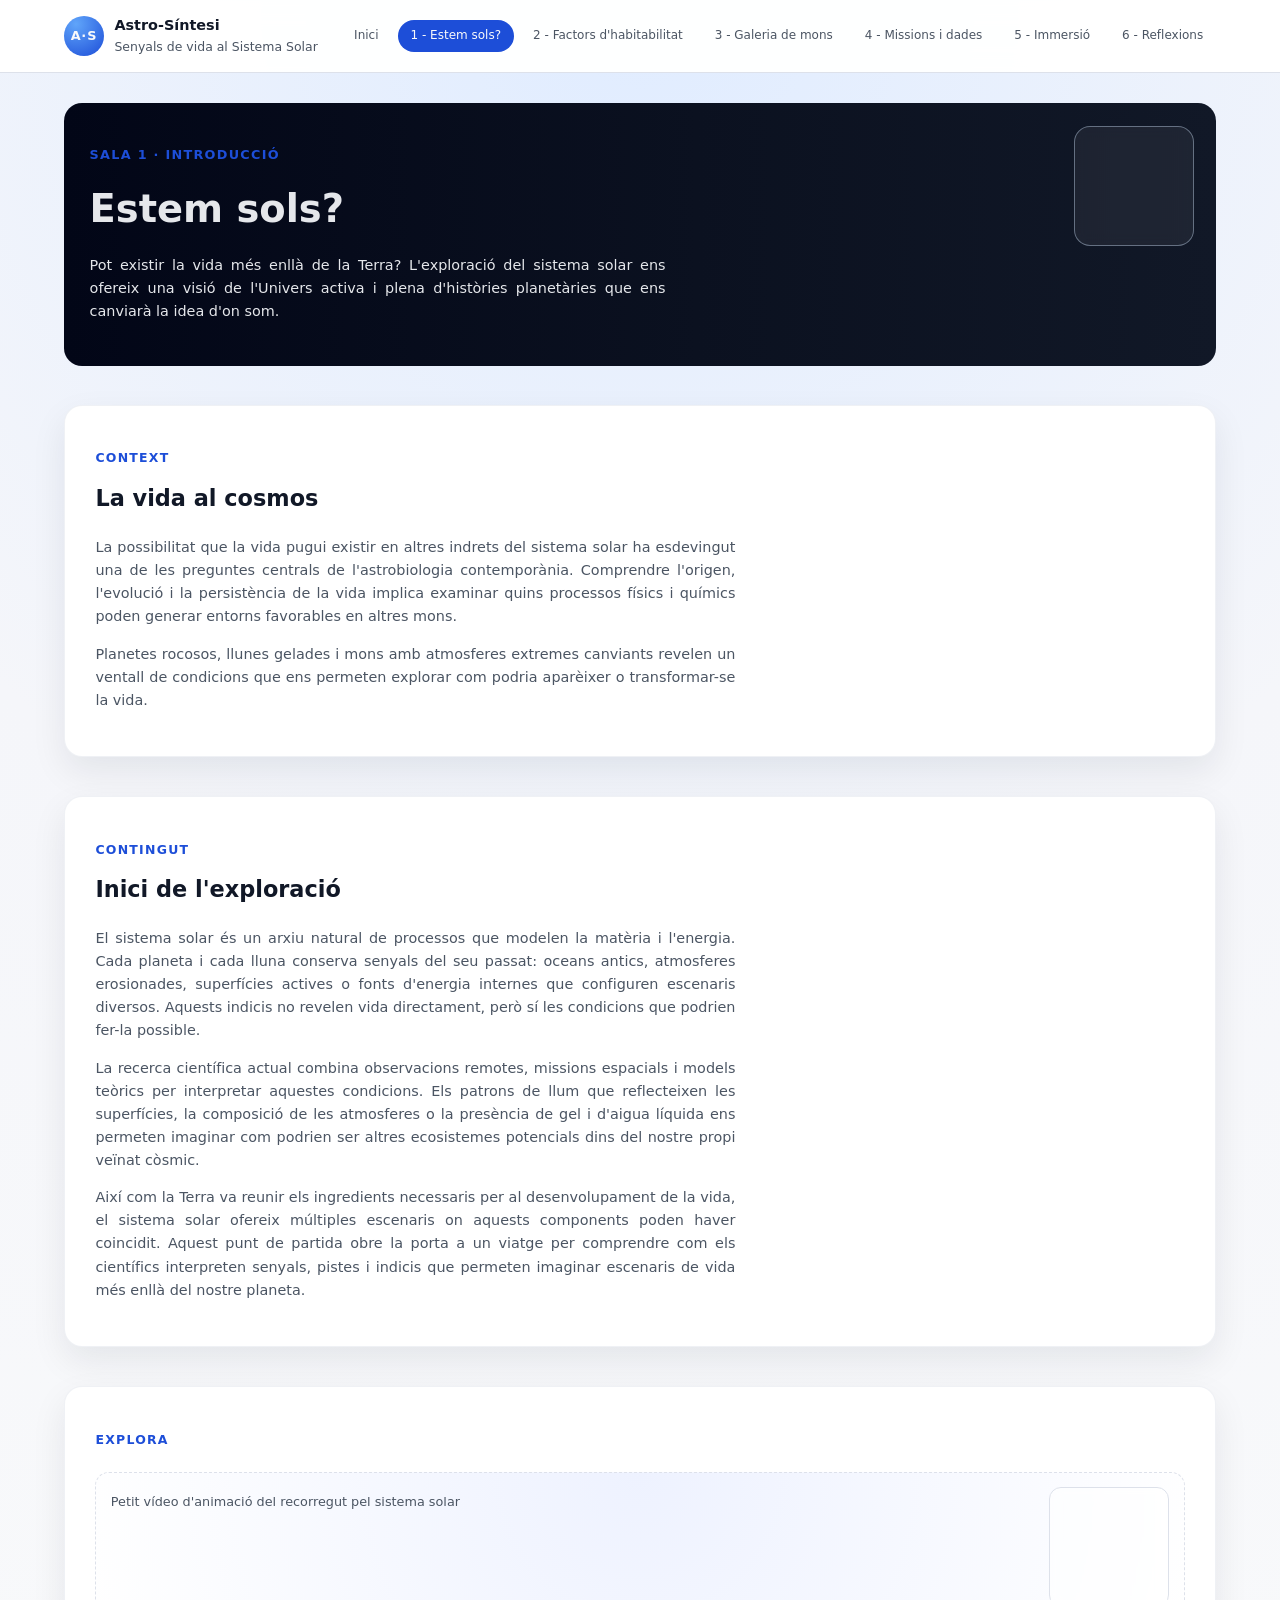
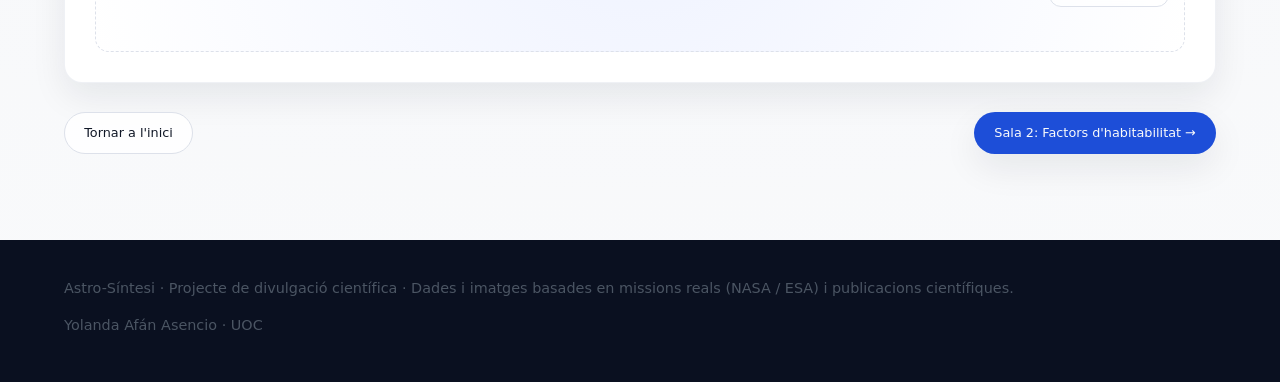
==== commit 3212d3b1: "update del menu" ====
--- a/sala1_estem_sols.html
+++ b/sala1_estem_sols.html
@@ -33,12 +33,12 @@
 
     <nav class="main-nav" aria-label="Navegació principal">
         <a href="index.html" class="nav-link">Inici</a>
-        <a href="sala1_estem_sols.html" class="nav-link nav-link--active">Sala 1</a>
-        <a href="sala2_factors_habitabilitat.html" class="nav-link">Sala 2</a>
-        <a href="sala3_galeria_mons.html" class="nav-link">Sala 3</a>
-        <a href="sala4_laboratori_dades.html" class="nav-link">Sala 4</a>
-        <a href="sala5_immersio.html" class="nav-link">Sala 5</a>
-        <a href="sala6_reflexions.html" class="nav-link">Sala 6</a>
+        <a href="sala1_estem_sols.html" class="nav-link nav-link--active">1 - Estem sols?</a>
+        <a href="sala2_factors_habitabilitat.html" class="nav-link">2 - Factors d'habitabilitat</a>
+        <a href="sala3_galeria_mons.html" class="nav-link">3 - Galeria de mons</a>
+        <a href="sala4_laboratori_dades.html" class="nav-link">4 - Missions i dades</a>
+        <a href="sala5_immersio.html" class="nav-link">5 - Immersió</a>
+        <a href="sala6_reflexions.html" class="nav-link">6 - Reflexions</a>
     </nav>
 </header>
 
--- a/css/styles.css
+++ b/css/styles.css
@@ -31,19 +31,19 @@
 
     /* Tipografía */
     --font-sans: system-ui, -apple-system, BlinkMacSystemFont, "Segoe UI", sans-serif;
-    --font-size-xs: 0.75rem;
-    --font-size-sm: 0.85rem;
-    --font-size-base: 0.9rem;
-    --font-size-md: 1rem;
-    --font-size-lg: 1.3rem;
+    --font-size-xs: 0.65rem;
+    --font-size-sm: 0.75rem;
+    --font-size-base: 0.8rem;
+    --font-size-md: 0.9rem;
+    --font-size-lg: 1.2rem;
 
     /* Espaciado */
-    --spacing-xs: 0.5rem;
-    --spacing-sm: 0.75rem;
-    --spacing-md: 1rem;
-    --spacing-lg: 1.5rem;
-    --spacing-xl: 2rem;
-    --spacing-2xl: 2.5rem;
+    --spacing-xs: 0.4rem;
+    --spacing-sm: 0.65rem;
+    --spacing-md: 0.9rem;
+    --spacing-lg: 1.4rem;
+    --spacing-xl: 1.9rem;
+    --spacing-2xl: 2.4rem;
 }
 
 
@@ -160,62 +160,6 @@
     background: var(--accent);
     color: var(--text-contrast);
 }
-
-/* Selector de idioma */
-.lang-selector {
-    display: flex;
-    gap: 0.25rem;
-    margin-left: var(--spacing-sm);
-    padding-left: var(--spacing-sm);
-    border-left: 1px solid var(--border-soft);
-}
-
-.lang-btn {
-    display: inline-flex;
-    align-items: center;
-    justify-content: center;
-    gap: 0.35rem;
-    min-width: 3.5rem;
-    height: 2rem;
-    padding: 0 0.6rem;
-    border: 1px solid var(--border-soft);
-    border-radius: var(--radius-sm);
-    background: var(--bg-section);
-    color: var(--text-muted);
-    font-size: var(--font-size-xs);
-    font-weight: 600;
-    letter-spacing: 0.05em;
-    cursor: pointer;
-    transition: all 0.2s ease;
-}
-
-.lang-btn__flag {
-    font-size: 1.1rem;
-    line-height: 1;
-}
-
-.lang-btn__text {
-    font-size: 0.7rem;
-}
-
-.lang-btn:hover {
-    background: var(--accent-soft);
-    border-color: var(--accent);
-    color: var(--accent);
-}
-
-.lang-btn--active {
-    background: var(--accent);
-    border-color: var(--accent);
-    color: var(--text-contrast);
-}
-
-.lang-btn--active:hover {
-    background: var(--accent);
-    color: var(--text-contrast);
-    filter: brightness(1.05);
-}
-
 
 /* ============================================================================
    LAYOUT GENERAL
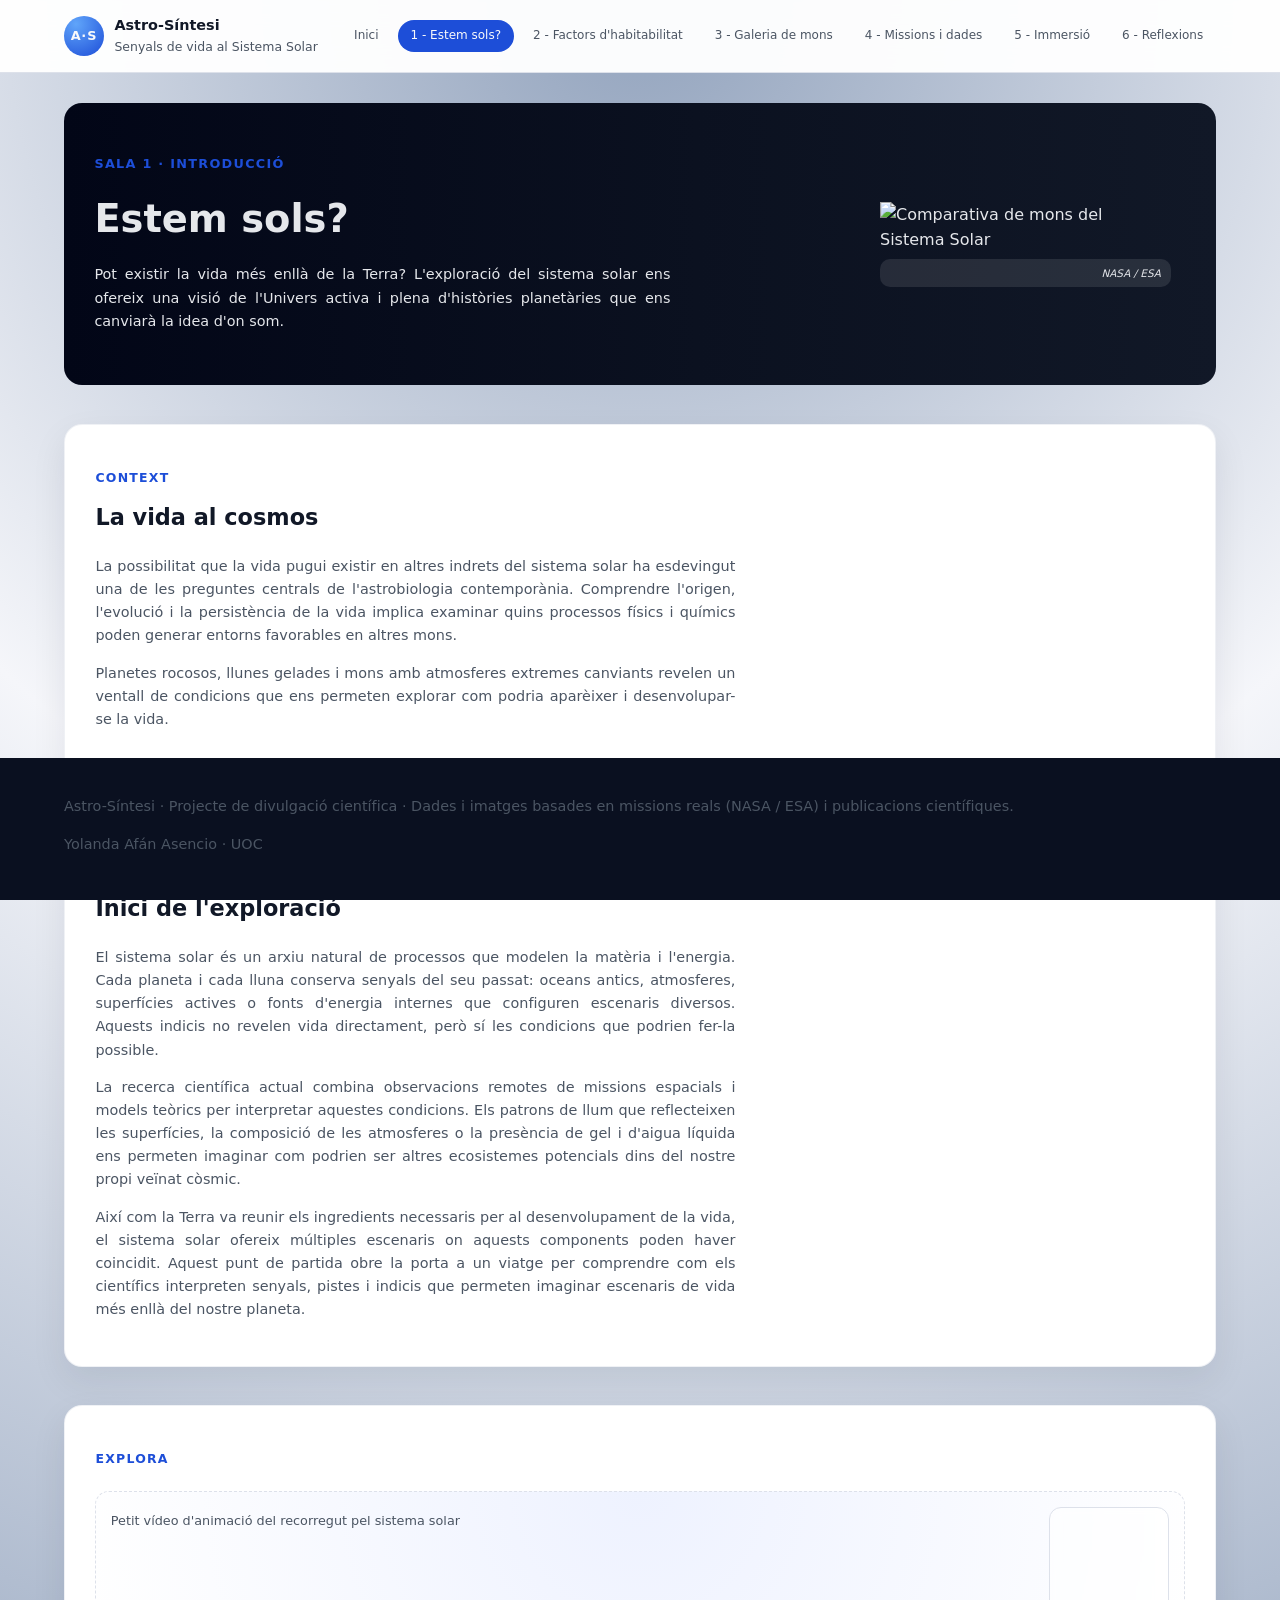
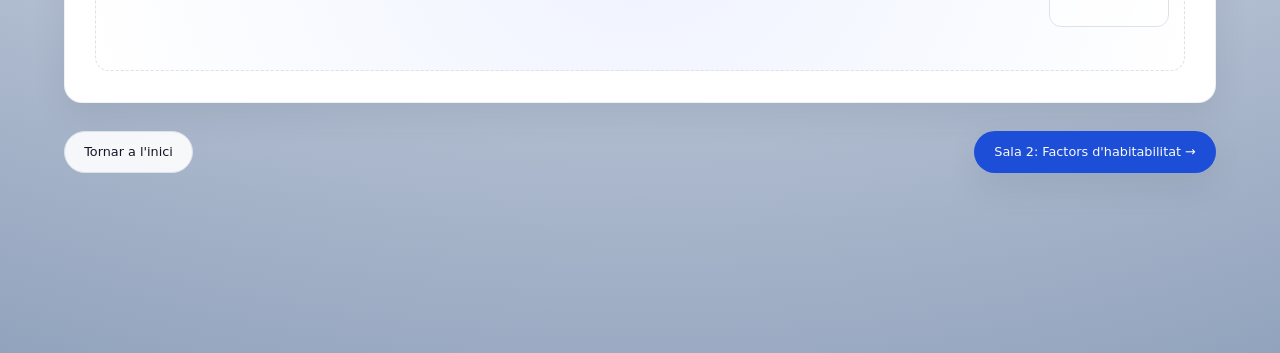
==== commit 73b63a12: "update espacio imagen salas" ====
--- a/sala1_estem_sols.html
+++ b/sala1_estem_sols.html
@@ -49,14 +49,21 @@
 
     <!-- Hero de sala -->
     <section class="hero hero-sala">
-        <div class="hero-image-slot" role="img" aria-label="Imatge representativa de la Sala 1"></div>
-
         <div class="hero-text hero-text-sala">
             <p class="hero-kicker" data-content="hero-kicker">Carregant...</p>
             <h1 data-content="hero-title">Carregant...</h1>
             <p class="hero-lead" data-content="hero-lead">
                 Carregant...
             </p>
+        </div>
+        <!-- Imagen del hero (derecha) -->
+        <div class="hero-image-slot">
+            <img
+                    src=""
+                    alt="Comparativa de mons del Sistema Solar"
+                    class="hero-sala-image"
+            />
+            <p class="image-caption">NASA / ESA</p>
         </div>
     </section>
 
--- a/css/styles.css
+++ b/css/styles.css
@@ -2,7 +2,7 @@
    VARIABLES CSS - Configuración centralizada del tema
    ============================================================================ */
 :root {
-    /* Colores de fondo */
+    /* Colores de fondo GENERALES (no afectan a salas) */
     --bg-main: #f5f6fa;
     --bg-section: #ffffff;
     --bg-header: #ffffff;
@@ -11,12 +11,12 @@
     /* Bordes */
     --border-soft: #dde1ea;
 
-    /* Colores de texto */
+    /* Colores de texto GENERALES */
     --text-main: #111827;
     --text-muted: #4b5563;
     --text-contrast: #f9fafb;
 
-    /* Colores de acento */
+    /* Colores de acento (menú y navegación - NO cambian por sala) */
     --accent: #1d4ed8;
     --accent-soft: rgba(37, 99, 235, 0.12);
 
@@ -60,6 +60,9 @@
 body {
     margin: 0;
     padding: 0;
+    min-height: 100vh;
+    display: flex;
+    flex-direction: column;
 }
 
 body {
@@ -79,6 +82,10 @@
     font-size: var(--font-size-md);
     color: var(--text-muted);
     text-align: justify;
+}
+
+.img_info {
+    font-size: var(--font-size-xs);
 }
 
 
@@ -162,12 +169,14 @@
 }
 
 /* ============================================================================
-   LAYOUT GENERAL
+   LAYOUT GENERAL - Wrapper para mantener footer abajo
    ============================================================================ */
 .page {
+    flex: 1;
     padding: var(--spacing-xl) 5vw var(--spacing-2xl) 5vw;
     max-width: 1400px;
     margin: 0 auto;
+    width: 100%;
 }
 
 
@@ -205,6 +214,25 @@
     gap: var(--spacing-2xl);
     align-items: center;
     padding: var(--spacing-xl) var(--spacing-md) var(--spacing-2xl);
+}
+
+/* Contenedor de la animación del Sistema Solar */
+.hero-visual {
+    display: flex;
+    flex-direction: column;
+    align-items: center;
+    justify-content: center;
+    min-height: 400px;
+    position: relative;
+}
+
+/* Imatge del sistema solar */
+.hero-image {
+    width: 100%;
+    max-width: 500px;
+    height: auto;
+    border-radius: var(--radius-lg);
+    box-shadow: var(--shadow-soft);
 }
 
 .hero-text h1 {
@@ -371,6 +399,14 @@
     border-radius: var(--radius-md);
     border: 1px solid var(--border-soft);
     background: linear-gradient(135deg, #ffffff, #eef2ff);
+    transition: all 0.3s ease;
+}
+
+/* Efecte hover per targetes clicables */
+.route-item--clickable:hover {
+    transform: translateY(-4px);
+    box-shadow: 0 8px 24px rgba(29, 78, 216, 0.15);
+    border-color: var(--accent);
 }
 
 .route-label {
@@ -420,15 +456,18 @@
 
 
 /* ============================================================================
-   FOOTER
+   FOOTER - Siempre visible al final
    ============================================================================ */
 .site-footer {
-    margin-top: 3rem;
+    position: sticky;
+    bottom: 0;
+    margin-top: auto;
     padding: var(--spacing-lg) 5vw var(--spacing-xl);
     background: var(--bg-footer);
     color: var(--text-contrast);
     font-size: 0.8rem;
     text-align: center;
+    z-index: 10;
 }
 
 
@@ -457,6 +496,11 @@
         grid-template-columns: 1fr;
     }
 
+    .hero-visual {
+        order: -1;
+        min-height: 300px;
+    }
+
     .page {
         padding-top: var(--spacing-lg);
     }
--- a/css/salas_base.css
+++ b/css/salas_base.css
@@ -4,51 +4,275 @@
    - Hero compartido por sala
    - Contenido generativo
    - Navegación inferior
-   - Temas de color específicos por sala (1-6)
-   ============================================================================ */
-
-
-/* ============================================================================
-   VARIABLES DE SALA - Colores temáticos
+   - Sistema de variables de color por sala (1-6)
+   ============================================================================ */
+
+
+/* ============================================================================
+   VARIABLES DE SALA - Sistema centralizado de colores por sala
    ============================================================================ */
 :root {
     /* Dimensiones comunes */
-    --hero-image-size: 120px;
+    --hero-image-size: 320px;
     --sala-image-size: 120px;
     --sala-image-spacing: 160px;
 }
 
-
-/* ============================================================================
-   HERO DE SALA (COMPARTIDO)
+/* ─────────────────────────────────────────────────────────────────────────
+   SALA 1 - Azul oscuro
+   ───────────────────────────────────────────────────────────────────────── */
+.body-sala1 {
+    /* Color principal de la sala */
+    --sala-color-primary: #0b1120;
+    --sala-color-secondary: #020617;
+    --sala-color-accent: #111827;
+
+    /* Fondo de la página */
+    --sala-bg-page-light: #92a3bd;
+    --sala-bg-page-mid: var(--bg-main);
+    --sala-bg-page-dark: #92a3bd;
+
+    /* Hero */
+    --sala-hero-bg-start: #020617;
+    --sala-hero-bg-mid: #0b1120;
+    --sala-hero-bg-end: #111827;
+    --sala-hero-text: #e5e7eb;
+
+    /* Bloque "Explora" (sala-highlight) */
+    --sala-highlight-bg-start: #eef2ff;
+    --sala-highlight-bg-end: #ffffff;
+    --sala-highlight-text: var(--text-muted);
+}
+
+/* ─────────────────────────────────────────────────────────────────────────
+   SALA 2 - Verde esmeralda
+   ───────────────────────────────────────────────────────────────────────── */
+.body-sala2 {
+    /* Color principal de la sala */
+    --sala-color-primary: #064e3b;
+    --sala-color-secondary: #022c22;
+    --sala-color-accent: #0f766e;
+
+    /* Fondo de la página */
+    --sala-bg-page-light: #92a3bd;
+    --sala-bg-page-mid: var(--bg-main);
+    --sala-bg-page-dark: #92a3bd;
+
+    /* Hero */
+    --sala-hero-bg-start: #112712;
+    --sala-hero-bg-mid: #2b371f;
+    --sala-hero-bg-end: #367321;
+    --sala-hero-text: #e5e7eb;
+
+    /* Bloque "Explora" (sala-highlight) */
+    --sala-highlight-bg-start: #ecfeff;
+    --sala-highlight-bg-end: #ffffff;
+    --sala-highlight-text: var(--text-muted);
+}
+
+/* ─────────────────────────────────────────────────────────────────────────
+   SALA 3 - Índigo/Púrpura
+   ───────────────────────────────────────────────────────────────────────── */
+.body-sala3 {
+    /* Color principal de la sala */
+    --sala-color-primary: #1f2937;
+    --sala-color-secondary: #111827;
+    --sala-color-accent: #312e81;
+
+    /* Fondo de la página */
+    --sala-bg-page-light: #92a3bd;
+    --sala-bg-page-mid: var(--bg-main);
+    --sala-bg-page-dark: #92a3bd;
+
+    /* Hero */
+    --sala-hero-bg-start: #111827;
+    --sala-hero-bg-mid: #1f2937;
+    --sala-hero-bg-end: #312e81;
+    --sala-hero-text: #e5e7eb;
+
+    /* Bloque "Explora" (sala-highlight) */
+    --sala-highlight-bg-start: #e0f2fe;
+    --sala-highlight-bg-end: #ffffff;
+    --sala-highlight-text: var(--text-muted);
+}
+
+/* ─────────────────────────────────────────────────────────────────────────
+   SALA 4 - Amarillo/Dorado
+   ───────────────────────────────────────────────────────────────────────── */
+.body-sala4 {
+    /* Color principal de la sala */
+    --sala-color-primary: #372614;
+    --sala-color-secondary: #3a2309;
+    --sala-color-accent: #854d0e;
+
+    /* Fondo de la página */
+    --sala-bg-page-light: #92a3bd;
+    --sala-bg-page-mid: var(--bg-main);
+    --sala-bg-page-dark: #92a3bd;
+
+    /* Hero */
+    --sala-hero-bg-start: #25180b;
+    --sala-hero-bg-mid: #4a3217;
+    --sala-hero-bg-end: #854d0e;
+    --sala-hero-text: #e5e7eb;
+
+    /* Bloque "Explora" (sala-highlight) */
+    --sala-highlight-bg-start: #fef9c3;
+    --sala-highlight-bg-end: #ffffff;
+    --sala-highlight-text: var(--text-muted);
+}
+
+/* ─────────────────────────────────────────────────────────────────────────
+   SALA 5 - Oscuro completo (modo nocturno)
+   ───────────────────────────────────────────────────────────────────────── */
+.body-sala5 {
+    /* Color principal de la sala */
+    --sala-color-primary: #020617;
+    --sala-color-secondary: #0b1120;
+    --sala-color-accent: #0f172a;
+
+    /* Fondo de la página */
+    --sala-bg-page-light: #2e3442;
+    --sala-bg-page-mid: #161b32;
+    --sala-bg-page-dark: #020617;
+
+    /* Hero */
+    --sala-hero-bg-start: #020617;
+    --sala-hero-bg-mid: #0f172a;
+    --sala-hero-bg-end: var(--accent);
+    --sala-hero-text: #e5e7eb;
+
+    /* Bloque "Explora" (sala-highlight) */
+    --sala-highlight-bg-start: #020617;
+    --sala-highlight-bg-end: #0b1120;
+    --sala-highlight-text: #e5e7eb;
+}
+
+/* ─────────────────────────────────────────────────────────────────────────
+   SALA 6 - Rojo/Naranja
+   ───────────────────────────────────────────────────────────────────────── */
+.body-sala6 {
+    /* Color principal de la sala */
+    --sala-color-primary: #7f1d1d;
+    --sala-color-secondary: #7c2d12;
+    --sala-color-accent: #1f2937;
+
+    /* Fondo de la página */
+    --sala-bg-page-light: #92a3bd;
+    --sala-bg-page-mid: var(--bg-main);
+    --sala-bg-page-dark: #92a3bd;
+
+    /* Hero */
+    --sala-hero-bg-start: #1f2937;
+    --sala-hero-bg-mid: #1c397a;
+    --sala-hero-bg-end: #3f6ccd;
+    --sala-hero-text: #fef2f2;
+
+    /* Bloque "Explora" (sala-highlight) */
+    --sala-highlight-bg-start: #fffbeb;
+    --sala-highlight-bg-end: #ffffff;
+    --sala-highlight-text: var(--text-muted);
+}
+
+
+/* ============================================================================
+   APLICACIÓN DE VARIABLES - Fondos de página por sala
+   ============================================================================ */
+.body-sala1 {
+    background: radial-gradient(circle at top, var(--sala-bg-page-light) 0, var(--sala-bg-page-mid) 45%, var(--sala-bg-page-dark) 100%);
+}
+
+.body-sala2 {
+    background: radial-gradient(circle at top, var(--sala-bg-page-light) 0, var(--sala-bg-page-mid) 35%, var(--sala-bg-page-mid) 70%, var(--sala-bg-page-dark) 100%);
+}
+
+.body-sala3 {
+    background: radial-gradient(circle at top, var(--sala-bg-page-light) 0, var(--sala-bg-page-mid) 35%, var(--sala-bg-page-mid) 70%, var(--sala-bg-page-dark) 100%);
+}
+
+.body-sala4 {
+    background: radial-gradient(circle at top, var(--sala-bg-page-light) 0, var(--sala-bg-page-mid) 35%, var(--sala-bg-page-mid) 70%, var(--sala-bg-page-dark) 100%);
+}
+
+.body-sala5 {
+    background: radial-gradient(circle at top, var(--sala-bg-page-light) 0, var(--sala-bg-page-mid) 40%, var(--sala-bg-page-dark) 100%);
+}
+
+.body-sala6 {
+    background: radial-gradient(circle at top, var(--sala-bg-page-light) 0, var(--sala-bg-page-mid) 35%, var(--sala-bg-page-mid) 70%, var(--sala-bg-page-dark) 100%);
+}
+
+
+/* ============================================================================
+   HERO DE SALA (COMPARTIDO) - ACTUALIZADO
    ============================================================================ */
 .hero.hero-sala {
-    display: block;
+    display: flex;
+    flex-direction: row;
+    justify-content: space-between;
+    align-items: center;
+    gap: var(--spacing-2xl);
 }
 
 .hero-sala {
     position: relative;
     border-radius: var(--radius-lg);
     margin-bottom: var(--spacing-lg);
-    padding: 1.8rem 1.6rem;
-    overflow: hidden;
+    padding: var(--spacing-2xl) var(--spacing-xl);
+    overflow: visible;
+    /* Aplicar variables de sala */
+    background: linear-gradient(90deg, var(--sala-hero-bg-start), var(--sala-hero-bg-mid) 55%, var(--sala-hero-bg-end));
+    color: var(--sala-hero-text);
+}
+
+.hero-sala .hero-lead {
+    color: var(--sala-hero-text);
+}
+
+/* Ajuste específico para sala 6 */
+.body-sala6 .hero-sala .hero-lead {
+    color: #fee2e2;
 }
 
 .hero-text-sala {
-    max-width: 40rem;
-    margin-right: 9rem;
-}
-
+    flex: 1;
+    max-width: 600px;
+}
+
+/* ============================================================================
+   HERO IMAGE SLOT - ACTUALIZADO PARA IMÁGENES SIN MARCO
+   ============================================================================ */
 .hero-image-slot {
-    position: absolute;
-    top: 1.4rem;
-    right: 1.4rem;
+    flex-shrink: 0;
     width: var(--hero-image-size);
-    height: var(--hero-image-size);
-    border-radius: 16px;
-    border: 1px solid rgba(148, 163, 184, 0.6);
-    background: rgba(255, 255, 255, 0.06);
-    backdrop-filter: blur(6px);
+    height: auto;
+    display: flex;
+    flex-direction: column;
+    align-items: center;
+    justify-content: center;
+    padding: var(--spacing-md);
+}
+
+/* Imatge dins del hero-image-slot - SIN MARCO */
+.hero-sala-image {
+    width: 100%;
+    height: auto;
+    display: block;
+    /* Eliminat el border-radius per permetre imatges PNG sense fons */
+}
+
+/* Caption de la imatge del hero */
+.hero-image-slot .image-caption {
+    width: 100%;
+    margin: var(--spacing-xs) 0 0 0;
+    padding: var(--spacing-xs) var(--spacing-sm);
+    font-size: var(--font-size-xs);
+    color: var(--sala-hero-text);
+    text-align: right;
+    font-style: italic;
+    background: rgba(255, 255, 255, 0.1);
+    border-radius: var(--radius-sm);
+    line-height: 1.4;
 }
 
 
@@ -91,7 +315,7 @@
 
 
 /* ============================================================================
-   CONTENIDO GENERATIVO (COMÚN)
+   CONTENIDO GENERATIVO (COMÚN) - Bloque "Explora"
    ============================================================================ */
 .sala-highlight {
     min-height: 180px;
@@ -100,7 +324,8 @@
     position: relative;
     padding: 1.2rem var(--spacing-md);
     padding-right: var(--sala-image-spacing);
-    background: radial-gradient(circle at top, #eef2ff, #ffffff);
+    /* Aplicar variables de sala */
+    background: radial-gradient(circle at top, var(--sala-highlight-bg-start), var(--sala-highlight-bg-end));
 }
 
 .sala-image-slot {
@@ -118,7 +343,8 @@
 .sala-placeholder {
     margin: 0;
     font-size: var(--font-size-base);
-    color: var(--text-muted);
+    /* Aplicar variables de sala */
+    color: var(--sala-highlight-text);
     text-align: left;
     max-width: 100%;
 }
@@ -133,116 +359,6 @@
     flex-wrap: wrap;
     gap: var(--spacing-sm);
     justify-content: space-between;
-}
-
-
-/* ============================================================================
-   TEMAS POR CADA SALA (1-6)
-   Sistema mejorado: reduce repetición con clases base y modificadores
-   ============================================================================ */
-
-/* Base común para todos los heros de sala */
-.hero-sala {
-    color: #e5e7eb;
-}
-
-.hero-sala .hero-lead {
-    color: #e5e7eb;
-}
-
-/* ─────────────────────────────────────────────────────────────────────────
-   SALA 1 - Azul oscuro
-   ───────────────────────────────────────────────────────────────────────── */
-.body-sala1 {
-    background: radial-gradient(circle at top, #e0ecff 0, var(--bg-main) 45%, #f9fafb 100%);
-}
-
-.body-sala1 .hero-sala {
-    background: linear-gradient(90deg, #020617, #0b1120 55%, #111827);
-}
-
-/* ─────────────────────────────────────────────────────────────────────────
-   SALA 2 - Verde esmeralda
-   ───────────────────────────────────────────────────────────────────────── */
-.body-sala2 {
-    background: radial-gradient(circle at top, #dcfce7 0, #ecfeff 35%, var(--bg-main) 70%, #f9fafb 100%);
-}
-
-.body-sala2 .hero-sala {
-    background: linear-gradient(90deg, #022c22, #064e3b 55%, #0f766e);
-}
-
-.body-sala2 .sala-highlight {
-    background: radial-gradient(circle at top, #ecfeff, #ffffff);
-}
-
-/* ─────────────────────────────────────────────────────────────────────────
-   SALA 3 - Índigo/Púrpura
-   ───────────────────────────────────────────────────────────────────────── */
-.body-sala3 {
-    background: radial-gradient(circle at top, #e0e7ff 0, #f5f3ff 35%, var(--bg-main) 70%, #f9fafb 100%);
-}
-
-.body-sala3 .hero-sala {
-    background: linear-gradient(90deg, #111827, #1f2937 55%, #312e81);
-}
-
-.body-sala3 .sala-highlight {
-    background: radial-gradient(circle at top, #e0f2fe, #ffffff);
-}
-
-/* ─────────────────────────────────────────────────────────────────────────
-   SALA 4 - Amarillo/Dorado
-   ───────────────────────────────────────────────────────────────────────── */
-.body-sala4 {
-    background: radial-gradient(circle at top, #fef9c3 0, #fffbeb 35%, var(--bg-main) 70%, #f9fafb 100%);
-}
-
-.body-sala4 .hero-sala {
-    background: linear-gradient(90deg, #0f172a, #1e293b 55%, #854d0e);
-}
-
-.body-sala4 .sala-highlight {
-    background: radial-gradient(circle at top, #fef9c3, #ffffff);
-}
-
-/* ─────────────────────────────────────────────────────────────────────────
-   SALA 5 - Oscuro completo (modo nocturno)
-   ───────────────────────────────────────────────────────────────────────── */
-.body-sala5 {
-    background: radial-gradient(circle at top, #0b1120 0, #020617 40%, #020617 100%);
-}
-
-.body-sala5 .hero-sala {
-    background: radial-gradient(circle at top left, var(--accent), #0f172a 55%, #020617);
-}
-
-.body-sala5 .sala-highlight {
-    background: radial-gradient(circle at top, #020617, #0b1120);
-}
-
-.body-sala5 .sala-placeholder {
-    color: #e5e7eb;
-}
-
-/* ─────────────────────────────────────────────────────────────────────────
-   SALA 6 - Rojo/Naranja
-   ───────────────────────────────────────────────────────────────────────── */
-.body-sala6 {
-    background: radial-gradient(circle at top, #fee2e2 0, #fffbeb 35%, var(--bg-main) 70%, #f9fafb 100%);
-}
-
-.body-sala6 .hero-sala {
-    background: linear-gradient(90deg, #7f1d1d, #7c2d12 55%, #1f2937);
-    color: #fef2f2;
-}
-
-.body-sala6 .hero-sala .hero-lead {
-    color: #fee2e2;
-}
-
-.body-sala6 .sala-highlight {
-    background: radial-gradient(circle at top, #fffbeb, #ffffff);
 }
 
 
@@ -303,12 +419,50 @@
     background: linear-gradient(135deg, #e0e7ff 0%, #f8fafc 100%);
     border: 1px solid var(--border-soft);
     display: flex;
+    flex-direction: column;
     align-items: center;
     justify-content: center;
-}
-
-/* Placeholder visual para las imágenes */
-.world-image::after {
+    overflow: hidden;
+}
+
+/* Imágenes reales de mundos */
+.world-image img {
+    width: 100%;
+    height: 100%;
+    object-fit: cover;
+    border-radius: var(--radius-md) var(--radius-md) 0 0;
+}
+
+/* Peus de foto per a les imatges - Estil estandarditzat */
+.image-caption {
+    width: 100%;
+    margin: 0;
+    padding: var(--spacing-xs) var(--spacing-sm);
+    font-size: var(--font-size-xs);
+    color: var(--text-muted);
+    text-align: right;
+    font-style: italic;
+    background: rgba(148, 163, 184, 0.1); /* 90% transparència */
+    border-radius: 0 0 var(--radius-md) var(--radius-md);
+    line-height: 1.4;
+}
+
+/* Aplicar també a .img_info per compatibilitat */
+.img_info {
+    width: 100%;
+    margin: 0;
+    padding: var(--spacing-xs) var(--spacing-sm);
+    font-size: var(--font-size-xs);
+    color: var(--text-muted);
+    text-align: right;
+    font-style: italic;
+    background: rgba(148, 163, 184, 0.1); /* 90% transparència */
+    border-radius: 0 0 var(--radius-md) var(--radius-md);
+    line-height: 1.4;
+}
+
+/* Placeholder visual para las imágenes (si no hay imagen) */
+.world-image:not(:has(img))::after {
     content: '🪐';
     font-size: 3rem;
     opacity: 0.3;
@@ -323,15 +477,22 @@
         justify-content: center;
     }
 
+    /* Hero en mòbil - apilat verticalment */
+    .hero.hero-sala {
+        flex-direction: column;
+        align-items: flex-start;
+        gap: var(--spacing-lg);
+    }
+
     .hero-text-sala {
-        margin-right: 0;
+        max-width: 100%;
     }
 
     .hero-image-slot {
-        position: static;
-        margin-top: var(--spacing-lg);
-        margin-left: auto;
-        margin-right: auto;
+        width: 100%;
+        max-width: 280px;
+        margin: 0 auto;
+        padding: 0;
     }
 
     .sala-highlight {
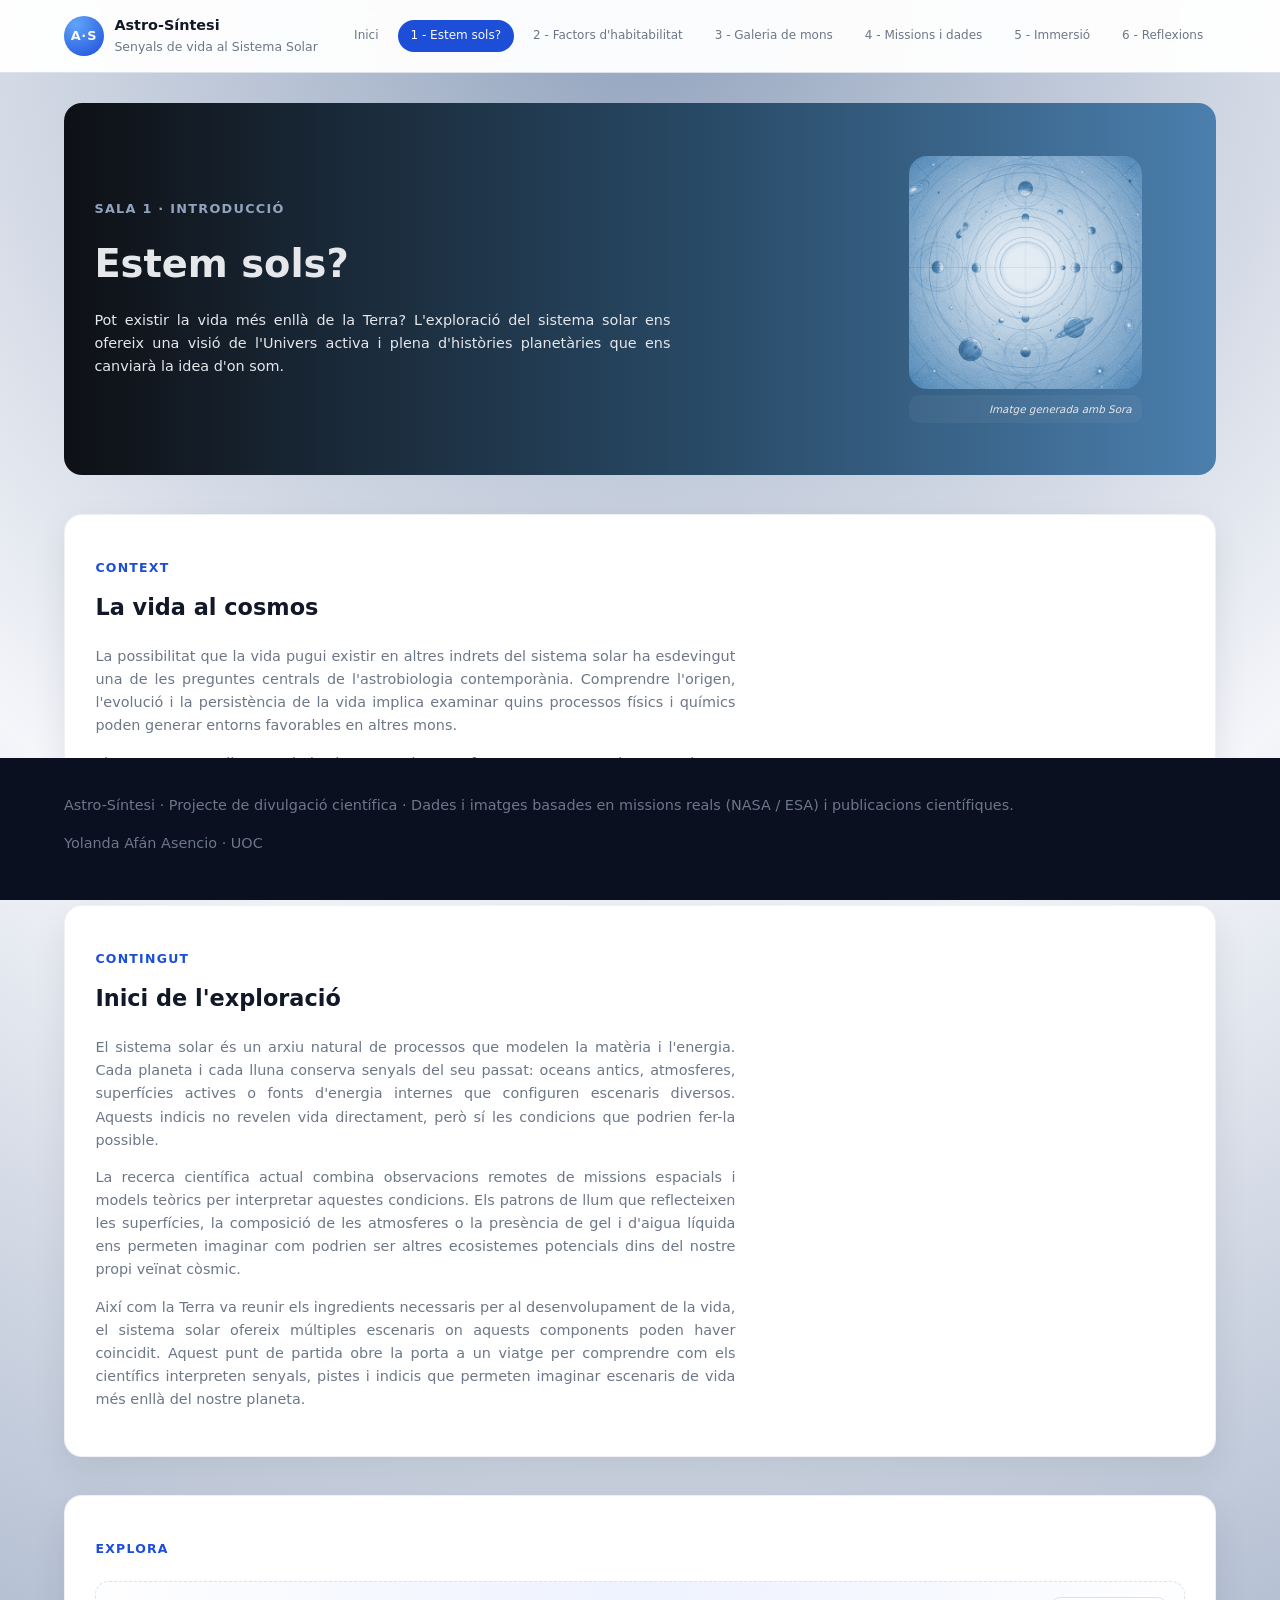
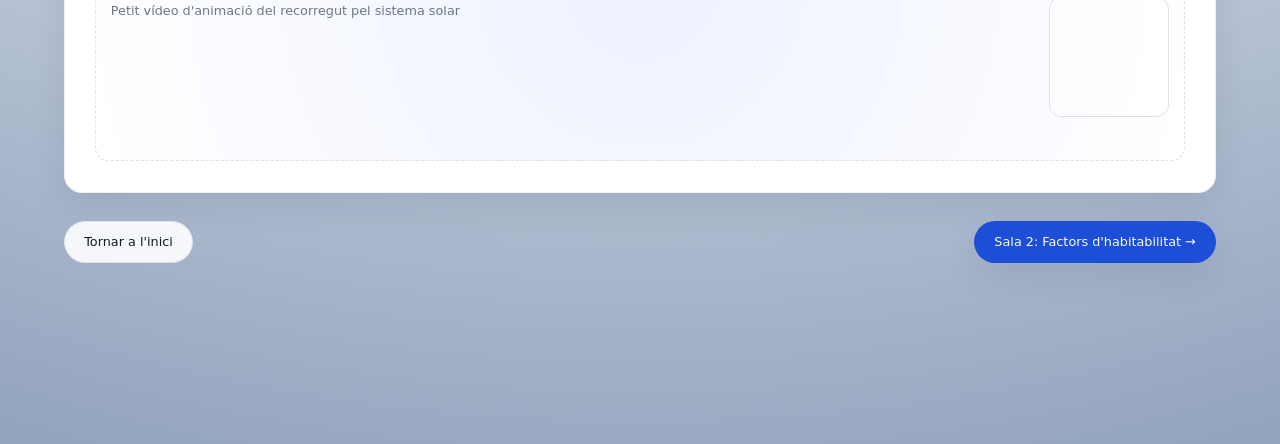
==== commit 7ae9a27a: "update hero y estilos" ====
--- a/sala1_estem_sols.html
+++ b/sala1_estem_sols.html
@@ -59,11 +59,11 @@
         <!-- Imagen del hero (derecha) -->
         <div class="hero-image-slot">
             <img
-                    src=""
+                    src="images/hero_sala1.png"
                     alt="Comparativa de mons del Sistema Solar"
                     class="hero-sala-image"
             />
-            <p class="image-caption">NASA / ESA</p>
+            <p class="image-caption">Imatge generada amb Sora</p>
         </div>
     </section>
 
--- a/css/styles.css
+++ b/css/styles.css
@@ -13,7 +13,7 @@
 
     /* Colores de texto GENERALES */
     --text-main: #111827;
-    --text-muted: #4b5563;
+    --text-muted: #6c7787;
     --text-contrast: #f9fafb;
 
     /* Colores de acento (menú y navegación - NO cambian por sala) */
--- a/css/salas_base.css
+++ b/css/salas_base.css
@@ -33,15 +33,19 @@
     --sala-bg-page-dark: #92a3bd;
 
     /* Hero */
-    --sala-hero-bg-start: #020617;
-    --sala-hero-bg-mid: #0b1120;
-    --sala-hero-bg-end: #111827;
+    --sala-hero-bg-start: #0e1015;
+    --sala-hero-bg-mid: #284965;
+    --sala-hero-bg-end: #4b7fad;
     --sala-hero-text: #e5e7eb;
 
     /* Bloque "Explora" (sala-highlight) */
     --sala-highlight-bg-start: #eef2ff;
     --sala-highlight-bg-end: #ffffff;
     --sala-highlight-text: var(--text-muted);
+
+    .hero-kicker {
+        color: #92a3bd;
+    }
 }
 
 /* ─────────────────────────────────────────────────────────────────────────
@@ -59,15 +63,19 @@
     --sala-bg-page-dark: #92a3bd;
 
     /* Hero */
-    --sala-hero-bg-start: #112712;
-    --sala-hero-bg-mid: #2b371f;
-    --sala-hero-bg-end: #367321;
-    --sala-hero-text: #e5e7eb;
+    --sala-hero-bg-start: #1f2937;
+    --sala-hero-bg-mid: #1c397a;
+    --sala-hero-bg-end: #3f6ccd;
+    --sala-hero-text: #fef2f2;
 
     /* Bloque "Explora" (sala-highlight) */
     --sala-highlight-bg-start: #ecfeff;
     --sala-highlight-bg-end: #ffffff;
     --sala-highlight-text: var(--text-muted);
+
+    .hero-kicker {
+        color: #92a3bd;
+    }
 }
 
 /* ─────────────────────────────────────────────────────────────────────────
@@ -94,6 +102,10 @@
     --sala-highlight-bg-start: #e0f2fe;
     --sala-highlight-bg-end: #ffffff;
     --sala-highlight-text: var(--text-muted);
+
+    .hero-kicker {
+        color: #92a3bd;
+    }
 }
 
 /* ─────────────────────────────────────────────────────────────────────────
@@ -117,9 +129,13 @@
     --sala-hero-text: #e5e7eb;
 
     /* Bloque "Explora" (sala-highlight) */
-    --sala-highlight-bg-start: #fef9c3;
+    --sala-highlight-bg-start: #f4c99a;
     --sala-highlight-bg-end: #ffffff;
     --sala-highlight-text: var(--text-muted);
+
+    .hero-kicker {
+        color: #92a3bd;
+    }
 }
 
 /* ─────────────────────────────────────────────────────────────────────────
@@ -146,6 +162,10 @@
     --sala-highlight-bg-start: #020617;
     --sala-highlight-bg-end: #0b1120;
     --sala-highlight-text: #e5e7eb;
+
+    .hero-kicker {
+        color: #92a3bd;
+    }
 }
 
 /* ─────────────────────────────────────────────────────────────────────────
@@ -163,15 +183,19 @@
     --sala-bg-page-dark: #92a3bd;
 
     /* Hero */
-    --sala-hero-bg-start: #1f2937;
-    --sala-hero-bg-mid: #1c397a;
-    --sala-hero-bg-end: #3f6ccd;
-    --sala-hero-text: #fef2f2;
+    --sala-hero-bg-start: #112712;
+    --sala-hero-bg-mid: #2b371f;
+    --sala-hero-bg-end: #367321;
+    --sala-hero-text: #e5e7eb;
 
     /* Bloque "Explora" (sala-highlight) */
     --sala-highlight-bg-start: #fffbeb;
     --sala-highlight-bg-end: #ffffff;
     --sala-highlight-text: var(--text-muted);
+
+    .hero-kicker {
+        color: #92a3bd;
+    }
 }
 
 
@@ -251,26 +275,28 @@
     align-items: center;
     justify-content: center;
     padding: var(--spacing-md);
+    border-radius: var(--radius-pill);
 }
 
 /* Imatge dins del hero-image-slot - SIN MARCO */
 .hero-sala-image {
-    width: 100%;
+    width: 80%;
     height: auto;
     display: block;
+    border-radius: var(--radius-lg);
     /* Eliminat el border-radius per permetre imatges PNG sense fons */
 }
 
 /* Caption de la imatge del hero */
 .hero-image-slot .image-caption {
-    width: 100%;
+    width: 80%;
     margin: var(--spacing-xs) 0 0 0;
     padding: var(--spacing-xs) var(--spacing-sm);
     font-size: var(--font-size-xs);
     color: var(--sala-hero-text);
     text-align: right;
     font-style: italic;
-    background: rgba(255, 255, 255, 0.1);
+    /*background: rgba(255, 255, 255, 0.1);*/
     border-radius: var(--radius-sm);
     line-height: 1.4;
 }
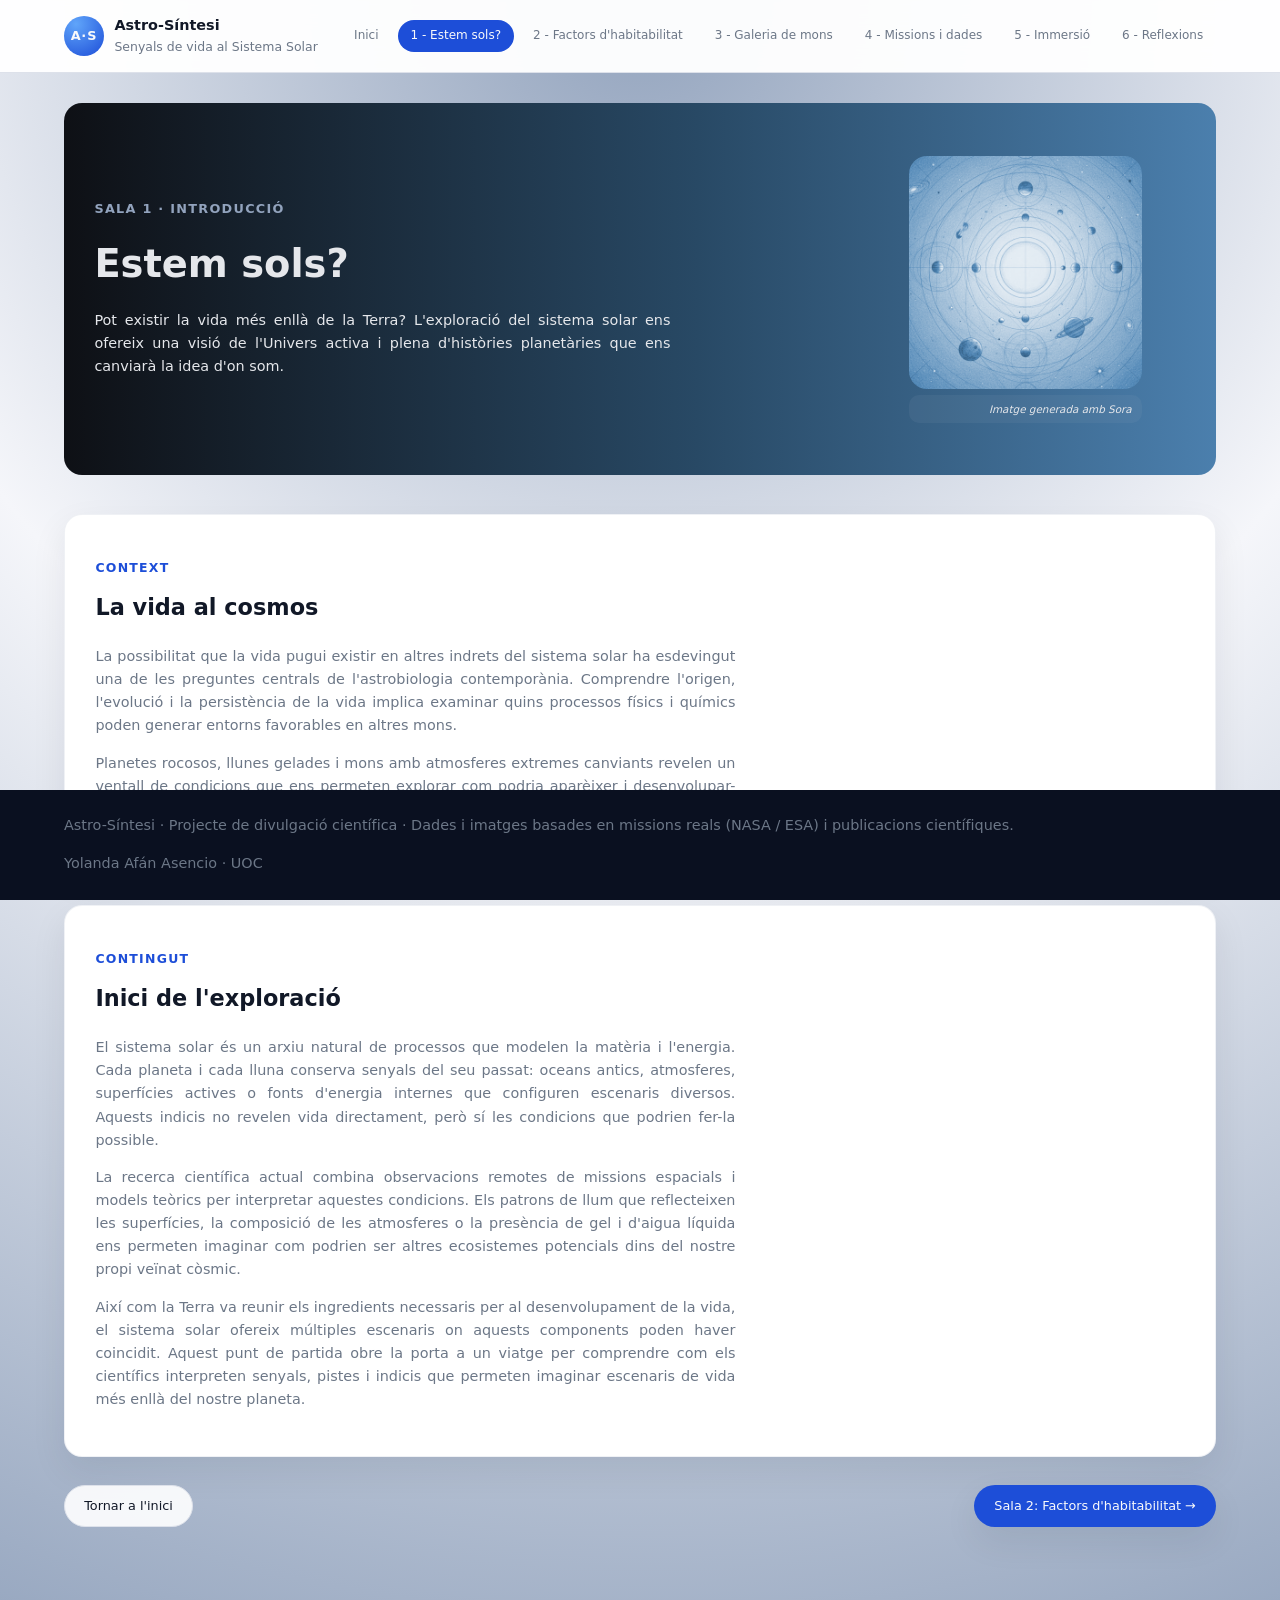
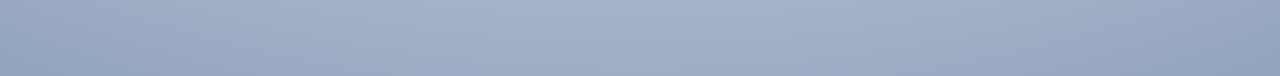
==== commit e7a14794: "update explora sala 1" ====
--- a/sala1_estem_sols.html
+++ b/sala1_estem_sols.html
@@ -91,21 +91,21 @@
         </div>
     </section>
 
-    <!-- Contingut interactiu / generatiu -->
-    <section class="section sala-layout" data-section="explore">
-        <header class="sala-header">
-            <p class="sala-kicker" data-content="kicker">Explora</p>
-        </header>
+<!--    &lt;!&ndash; Contingut interactiu / generatiu &ndash;&gt;-->
+<!--    <section class="section sala-layout" data-section="explore">-->
+<!--        <header class="sala-header">-->
+<!--            <p class="sala-kicker" data-content="kicker">Explora</p>-->
+<!--        </header>-->
 
-        <div class="sala-main">
-            <div class="sala-highlight">
-                <div class="sala-image-slot" role="img" aria-label="Espai reservat per a contingut multimèdia"></div>
-                <p class="sala-placeholder" data-content="placeholder">
-                    Carregant...
-                </p>
-            </div>
-        </div>
-    </section>
+<!--        <div class="sala-main">-->
+<!--            <div class="sala-highlight">-->
+<!--                <div class="sala-image-slot" role="img" aria-label="Espai reservat per a contingut multimèdia"></div>-->
+<!--                <p class="sala-placeholder" data-content="placeholder">-->
+<!--                    Carregant...-->
+<!--                </p>-->
+<!--            </div>-->
+<!--        </div>-->
+<!--    </section>-->
 
     <!-- Navegació entre salas -->
     <nav class="sala-nav" aria-label="Navegació entre sales">
--- a/css/styles.css
+++ b/css/styles.css
@@ -462,7 +462,7 @@
     position: sticky;
     bottom: 0;
     margin-top: auto;
-    padding: var(--spacing-lg) 5vw var(--spacing-xl);
+    padding: var(--spacing-sm) 5vw var(--spacing-sm);
     background: var(--bg-footer);
     color: var(--text-contrast);
     font-size: 0.8rem;
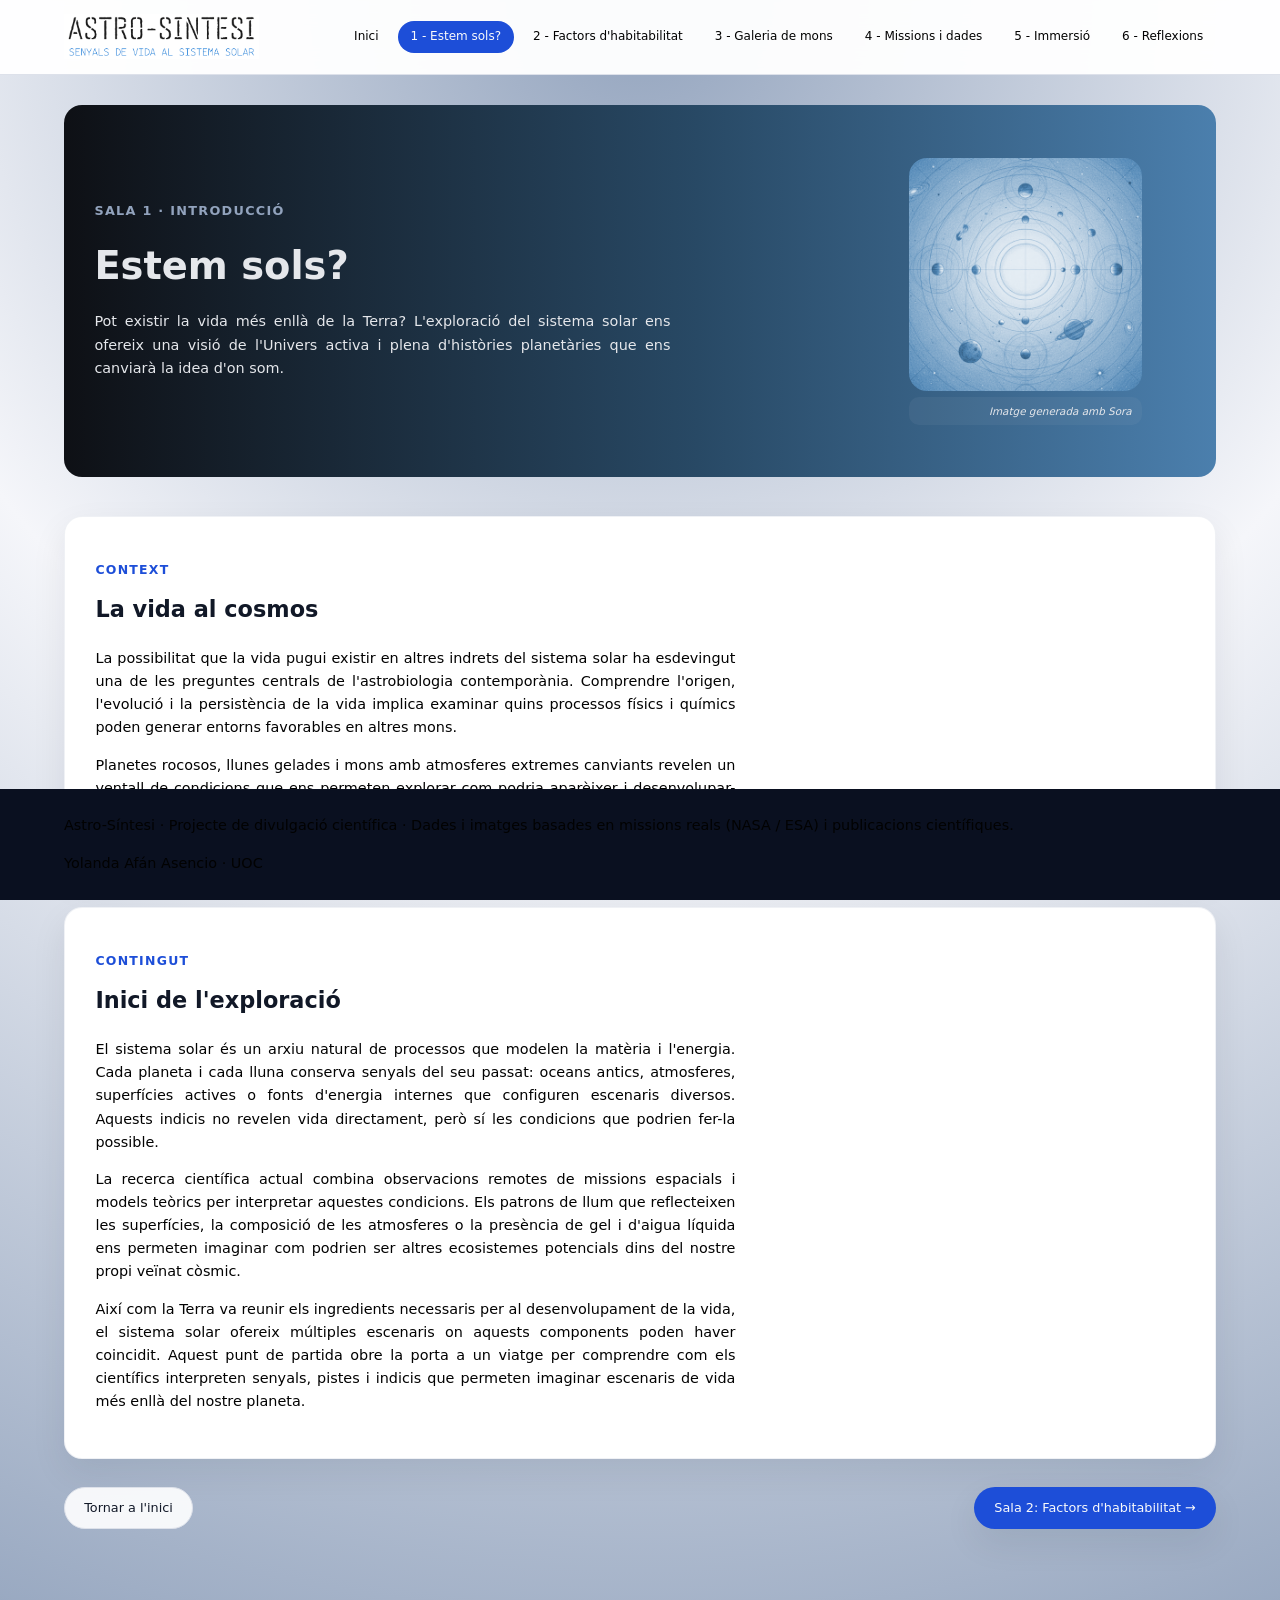
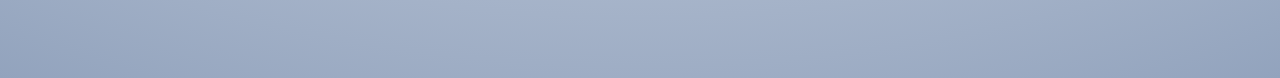
==== commit 0269d04e: "update logo" ====
--- a/sala1_estem_sols.html
+++ b/sala1_estem_sols.html
@@ -24,11 +24,9 @@
      ============================================ -->
 <header class="site-header">
     <div class="logo-block">
-        <span class="logo-mark">A⋅S</span>
-        <div class="logo-text">
-            <span class="logo-title">Astro-Síntesi</span>
-            <span class="logo-subtitle">Senyals de vida al Sistema Solar</span>
-        </div>
+        <a href="index.html">
+            <img src="images/logo.png" alt="Astro-Síntesi - Senyals de vida al Sistema Solar" class="site-logo">
+        </a>
     </div>
 
     <nav class="main-nav" aria-label="Navegació principal">
--- a/css/styles.css
+++ b/css/styles.css
@@ -13,7 +13,7 @@
 
     /* Colores de texto GENERALES */
     --text-main: #111827;
-    --text-muted: #6c7787;
+    --text-muted: #020202;
     --text-contrast: #f9fafb;
 
     /* Colores de acento (menú y navegación - NO cambian por sala) */
@@ -105,40 +105,45 @@
     border-bottom: 1px solid var(--border-soft);
 }
 
-/* Logo */
+/* Logo - ACTUALIZADO PARA IMAGEN */
 .logo-block {
     display: flex;
     align-items: center;
     gap: var(--spacing-sm);
 }
 
+.logo-block a {
+    display: flex;
+    align-items: center;
+    text-decoration: none;
+}
+
+.site-logo {
+    height: 45px;
+    width: auto;
+    display: block;
+    transition: opacity 0.2s ease;
+}
+
+.site-logo:hover {
+    opacity: 0.85;
+}
+
+/* Estilos antiguos del logo (ocultos, mantenidos por compatibilidad) */
 .logo-mark {
-    display: inline-flex;
-    align-items: center;
-    justify-content: center;
-    width: 2.5rem;
-    height: 2.5rem;
-    border-radius: var(--radius-pill);
-    background: radial-gradient(circle at 30% 20%, #60a5fa, var(--accent));
-    color: var(--text-contrast);
-    font-weight: 700;
-    font-size: var(--font-size-base);
-    letter-spacing: 0.06em;
+    display: none;
 }
 
 .logo-text {
-    display: flex;
-    flex-direction: column;
+    display: none;
 }
 
 .logo-title {
-    font-weight: 600;
-    font-size: var(--font-size-md);
+    display: none;
 }
 
 .logo-subtitle {
-    font-size: 0.78rem;
-    color: var(--text-muted);
+    display: none;
 }
 
 /* Navegación */
@@ -481,6 +486,11 @@
         gap: var(--spacing-sm);
     }
 
+    /* Logo más pequeño en móvil */
+    .site-logo {
+        height: 35px;
+    }
+
     .main-nav {
         width: 100%;
         justify-content: space-between;
